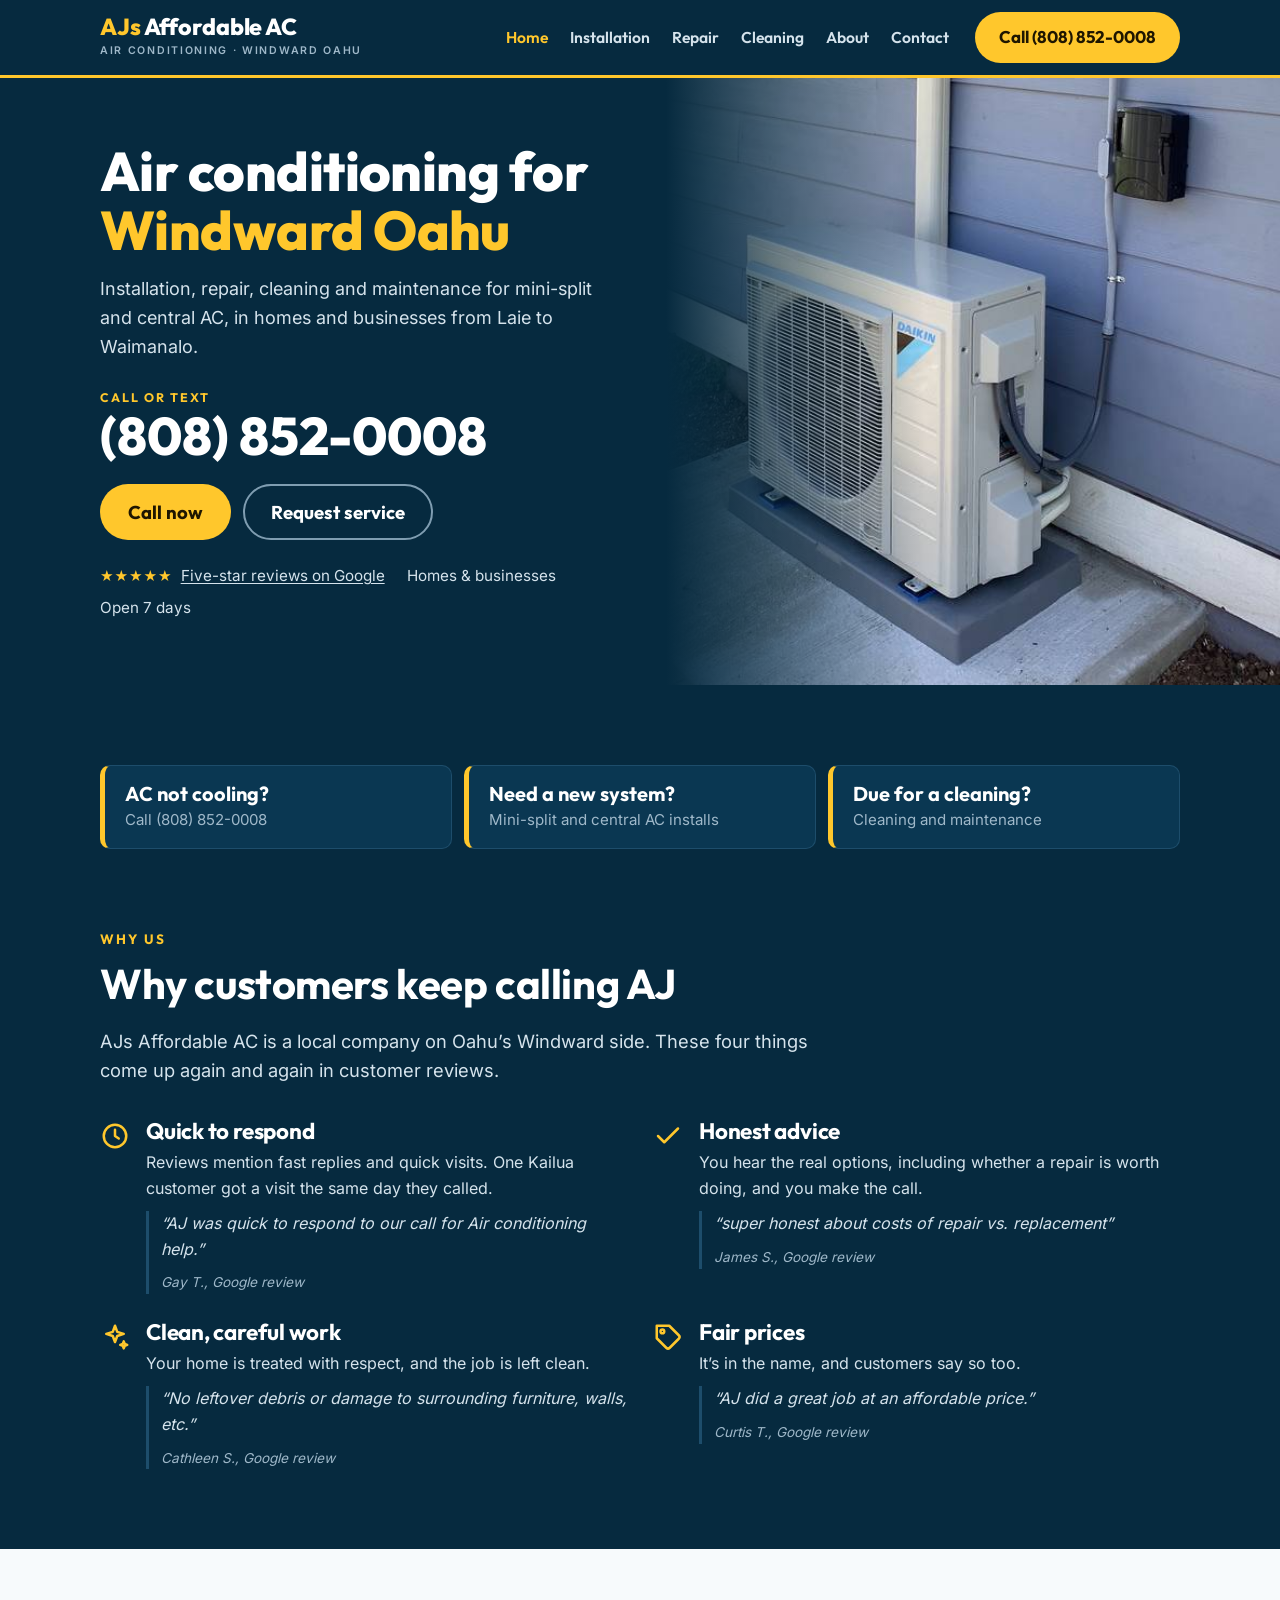
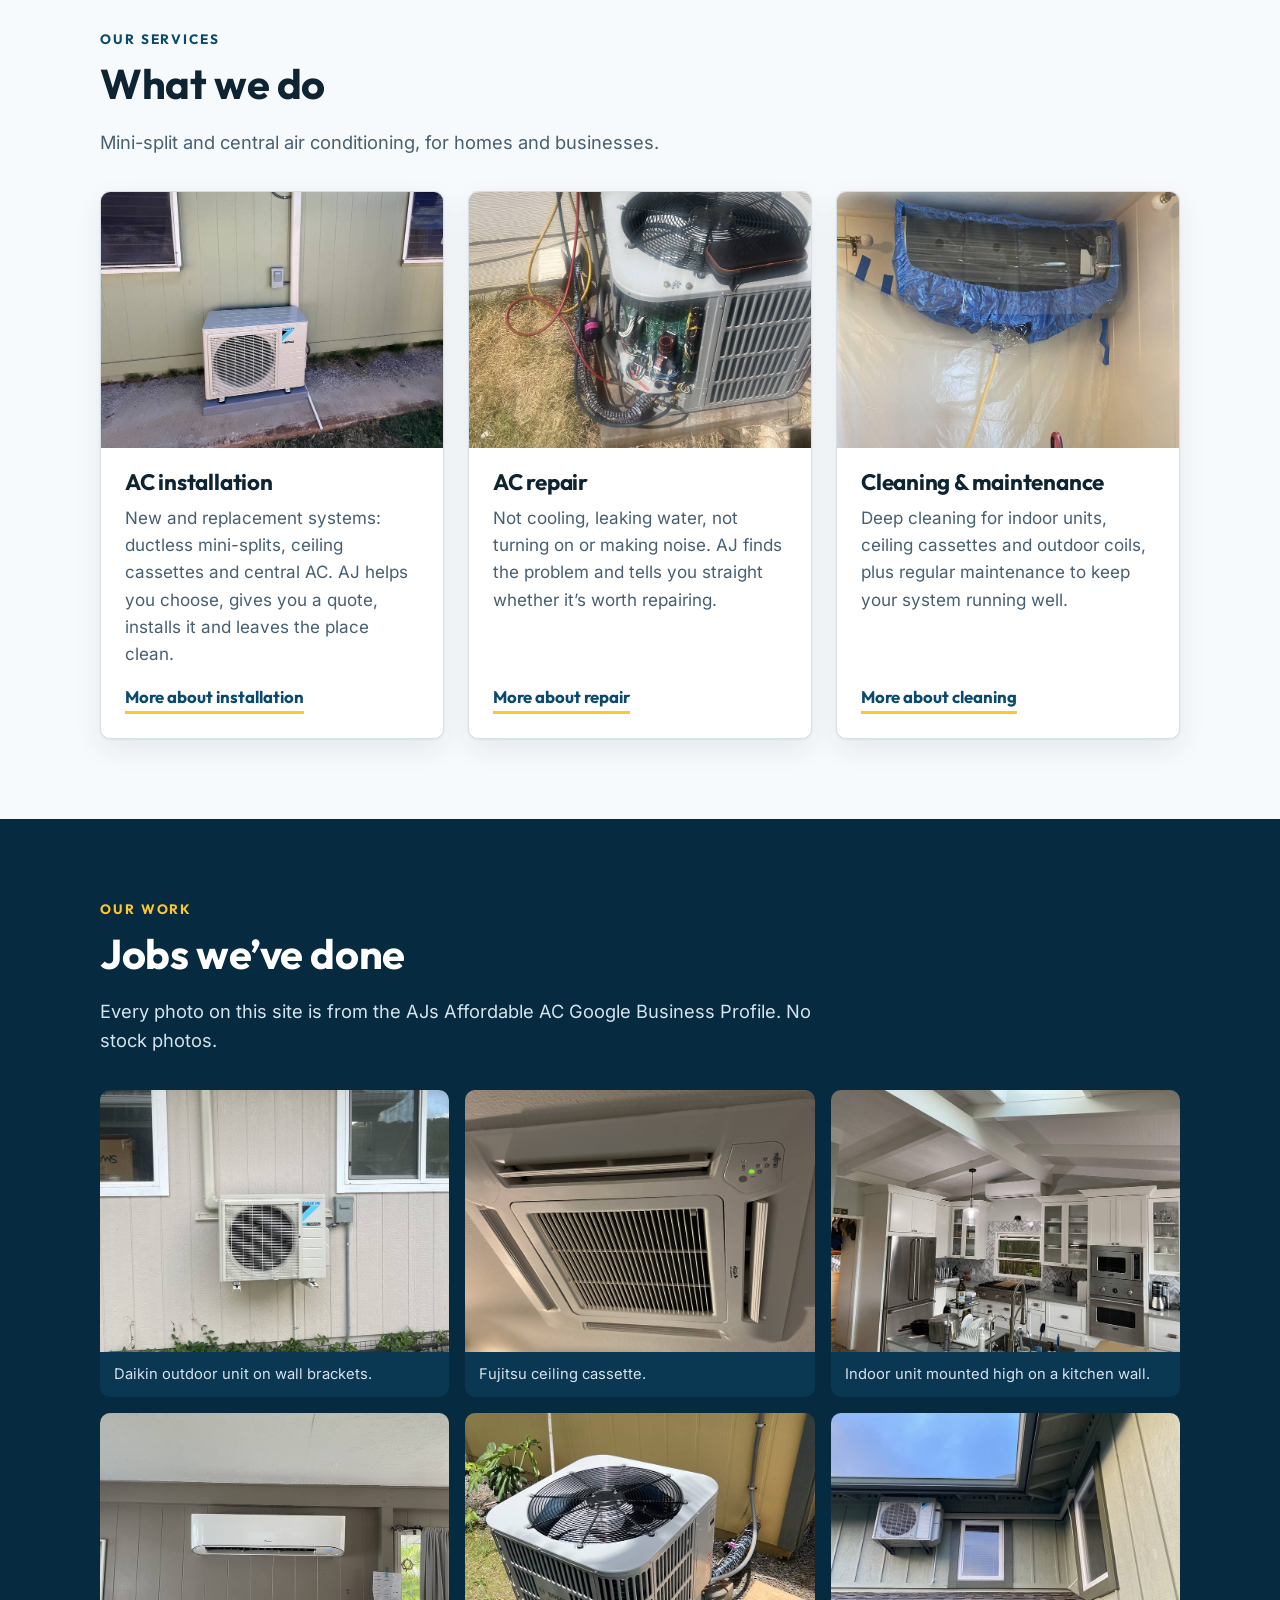
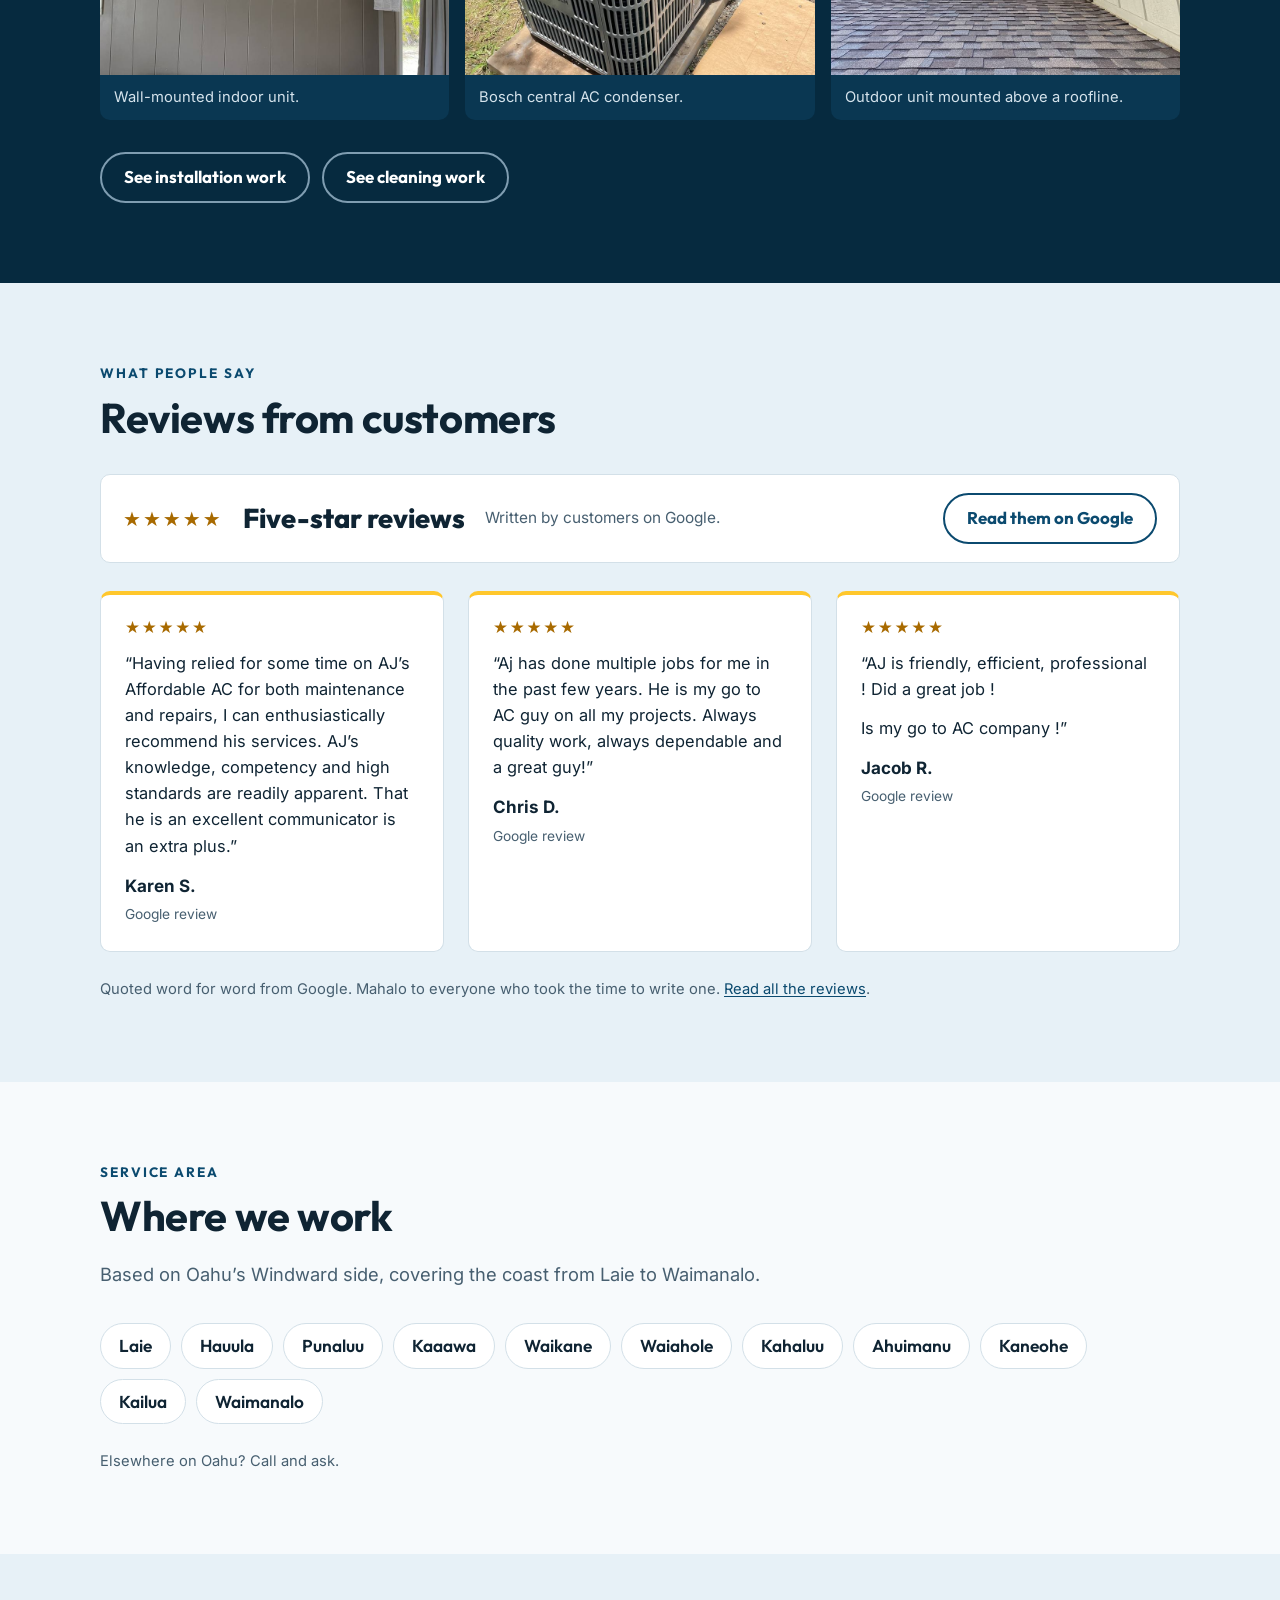
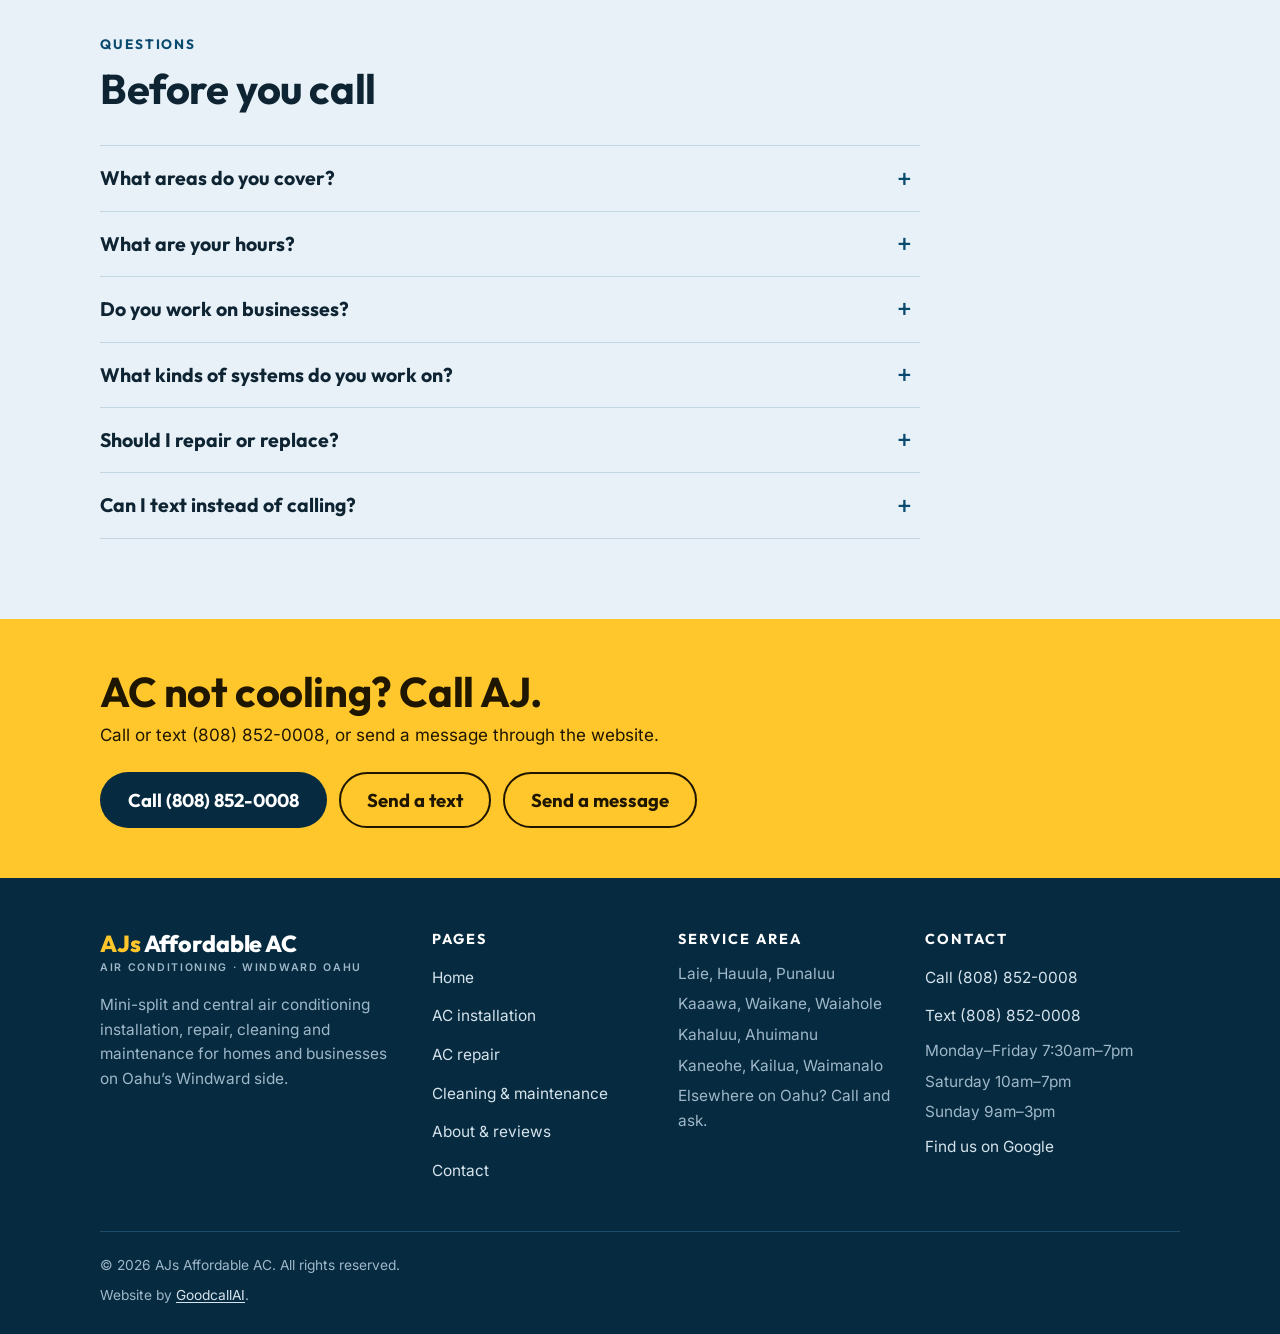
==== index.html @ 5aadd168 "Build the AJs Affordable AC website Seven static pages for an air conditioning company on Oahu's Win" ====
<!DOCTYPE html>
<html lang="en-US">
<head>
<meta charset="utf-8">
<meta name="viewport" content="width=device-width, initial-scale=1">
<!-- PREVIEW MODE: keeps this temporary address out of Google. Remove this line when the site moves to AJ's own domain. BUILD-NOTES.md, launch step 4. -->
<meta name="robots" content="noindex, nofollow">
<title>AJs Affordable AC | AC Installation, Repair &amp; Cleaning on Windward Oahu</title>
<meta name="description" content="Mini-split and central AC installation, repair and cleaning for homes and businesses in Kaneohe, Kailua, Kahaluu and across Windward Oahu. Call or text (808) 852-0008.">
<meta name="theme-color" content="#062a3f">
<meta property="og:type" content="website">
<meta property="og:site_name" content="AJs Affordable AC">
<meta property="og:title" content="AJs Affordable AC | Air conditioning for Windward Oahu">
<meta property="og:description" content="Mini-split and central AC installation, repair and cleaning, from Laie to Waimanalo. Call or text (808) 852-0008.">
<!-- og:url, og:image and the canonical link go in once the address is final: they must be full https:// links. BUILD-NOTES.md, launch step 3. -->
<meta name="twitter:card" content="summary_large_image">
<link rel="preload" href="assets/fonts/outfit-latin.woff2" as="font" type="font/woff2" crossorigin>
<link rel="preload" href="assets/fonts/inter-latin.woff2" as="font" type="font/woff2" crossorigin>
<link rel="stylesheet" href="assets/css/site.css">
<link rel="icon" href="assets/img/favicon.svg" type="image/svg+xml">
<link rel="apple-touch-icon" href="assets/img/apple-touch-icon.png">
<script type="application/ld+json">
{
  "@context": "https://schema.org",
  "@type": "HVACBusiness",
  "name": "AJs Affordable AC",
  "description": "Installation, maintenance and repair of central and split system air conditioning for homes and businesses on Oahu's Windward side.",
  "telephone": "+1-808-852-0008",
  "address": {
    "@type": "PostalAddress",
    "addressRegion": "HI",
    "addressCountry": "US"
  },
  "openingHoursSpecification": [
    {
      "@type": "OpeningHoursSpecification",
      "dayOfWeek": [
        "Monday",
        "Tuesday",
        "Wednesday",
        "Thursday",
        "Friday"
      ],
      "opens": "07:30",
      "closes": "19:00"
    },
    {
      "@type": "OpeningHoursSpecification",
      "dayOfWeek": "Saturday",
      "opens": "10:00",
      "closes": "19:00"
    },
    {
      "@type": "OpeningHoursSpecification",
      "dayOfWeek": "Sunday",
      "opens": "09:00",
      "closes": "15:00"
    }
  ],
  "areaServed": [
    {
      "@type": "Place",
      "name": "Laie, HI"
    },
    {
      "@type": "Place",
      "name": "Hauula, HI"
    },
    {
      "@type": "Place",
      "name": "Punaluu, HI"
    },
    {
      "@type": "Place",
      "name": "Kaaawa, HI"
    },
    {
      "@type": "Place",
      "name": "Waikane, HI"
    },
    {
      "@type": "Place",
      "name": "Waiahole, HI"
    },
    {
      "@type": "Place",
      "name": "Kahaluu, HI"
    },
    {
      "@type": "Place",
      "name": "Ahuimanu, HI"
    },
    {
      "@type": "Place",
      "name": "Kaneohe, HI"
    },
    {
      "@type": "Place",
      "name": "Kailua, HI"
    },
    {
      "@type": "Place",
      "name": "Waimanalo, HI"
    }
  ],
  "hasMap": "https://www.google.com/maps/place/AJs+Affordable+AC/data=!4m2!3m1!1s0xcdae49385e09da9:0x54e8aec5e3756db"
}
</script>
</head>
<body>
<a class="skip" href="#main">Skip to content</a>

<header class="topbar">
  <div class="wrap topbar__inner">
    <a class="brand" href="index.html">
      <span class="brand__name"><span>AJs</span> Affordable AC</span>
      <span class="brand__sub">Air conditioning &middot; Windward Oahu</span>
    </a>
    <nav class="nav" aria-label="Main">
      <a href="index.html" aria-current="page">Home</a>
      <a href="ac-installation.html">Installation</a>
      <a href="ac-repair.html">Repair</a>
      <a href="ac-cleaning-maintenance.html">Cleaning</a>
      <a href="about.html">About</a>
      <a href="contact.html">Contact</a>
    </nav>
    <div class="topbar__cta">
      <a class="btn btn--sun" href="tel:+18088520008">Call (808) 852-0008</a>
    </div>
  </div>
</header>

<main id="main">

  <!-- ================= COVER ================= -->
  <section class="cover">
    <div class="cover__media">
      <picture>
        <source media="(min-width: 900px)" srcset="assets/img/cover.jpg" width="1200" height="900">
        <img src="assets/img/cover-mobile.jpg" alt="A Daikin mini-split outdoor unit on a concrete pad beside a blue-gray house" width="900" height="562" fetchpriority="high">
      </picture>
    </div>
    <div class="wrap cover__inner">
      <div class="cover__text">
        <h1>Air conditioning for <span>Windward Oahu</span></h1>
        <p class="cover__lede">Installation, repair, cleaning and maintenance for mini-split and central AC, in homes and businesses from Laie to Waimanalo.</p>

        <a class="cover__phone" href="tel:+18088520008">
          <span class="label">Call or text</span>
          <span class="num">(808) 852-0008</span>
        </a>

        <div class="btn-row">
          <a class="btn btn--lg btn--sun" href="tel:+18088520008">Call now</a>
          <a class="btn btn--lg btn--ghost" href="contact.html">Request service</a>
        </div>

        <ul class="cover__badges">
          <li><span class="stars" aria-hidden="true">&#9733;&#9733;&#9733;&#9733;&#9733;</span>
            <a href="https://www.google.com/maps/place/AJs+Affordable+AC/data=!4m2!3m1!1s0xcdae49385e09da9:0x54e8aec5e3756db" target="_blank" rel="noopener">Five-star reviews on Google</a></li>
          <li>Homes &amp; businesses</li>
          <li>Open 7 days</li>
        </ul>
      </div>
    </div>
  </section>

  <!-- ================= QUICK LINKS ================= -->
  <div class="section section--tight section--dark">
    <div class="wrap">
      <div class="triage">
        <a href="tel:+18088520008">
          <strong>AC not cooling?</strong>
          <span>Call (808) 852-0008</span>
        </a>
        <a href="ac-installation.html">
          <strong>Need a new system?</strong>
          <span>Mini-split and central AC installs</span>
        </a>
        <a href="ac-cleaning-maintenance.html">
          <strong>Due for a cleaning?</strong>
          <span>Cleaning and maintenance</span>
        </a>
      </div>
    </div>
  </div>

  <!-- ================= WHY US ================= -->
  <section class="section section--dark section--flush-top">
    <div class="wrap">
      <div class="section-head">
        <p class="eyebrow">Why us</p>
        <h2>Why customers keep calling AJ</h2>
        <p class="lede">AJs Affordable AC is a local company on Oahu&rsquo;s Windward side. These four things come up again and again in customer reviews.</p>
      </div>

      <div class="why">
        <div class="why__item">
          <svg viewBox="0 0 24 24" fill="none" stroke="currentColor" stroke-width="2" stroke-linecap="round" stroke-linejoin="round" aria-hidden="true"><circle cx="12" cy="12" r="9"/><path d="M12 7v5l3 2"/></svg>
          <div>
            <h3>Quick to respond</h3>
            <p>Reviews mention fast replies and quick visits. One Kailua customer got a visit the same day they called.</p>
            <figure class="why__quote">
              <blockquote><p>&ldquo;AJ was quick to respond to our call for Air conditioning help.&rdquo;</p></blockquote>
              <figcaption>Gay T., Google review</figcaption>
            </figure>
          </div>
        </div>
        <div class="why__item">
          <svg viewBox="0 0 24 24" fill="none" stroke="currentColor" stroke-width="2" stroke-linecap="round" stroke-linejoin="round" aria-hidden="true"><path d="M20 6 9 17l-5-5"/></svg>
          <div>
            <h3>Honest advice</h3>
            <p>You hear the real options, including whether a repair is worth doing, and you make the call.</p>
            <figure class="why__quote">
              <blockquote><p>&ldquo;super honest about costs of repair vs. replacement&rdquo;</p></blockquote>
              <figcaption>James S., Google review</figcaption>
            </figure>
          </div>
        </div>
        <div class="why__item">
          <svg viewBox="0 0 24 24" fill="none" stroke="currentColor" stroke-width="2" stroke-linecap="round" stroke-linejoin="round" aria-hidden="true"><path d="M12 3l1.8 4.9L19 9.5l-5.2 1.7L12 16l-1.8-4.8L5 9.5l5.2-1.6z"/><path d="M19 15.5l.8 2 2 .8-2 .8-.8 2-.8-2-2-.8 2-.8z"/></svg>
          <div>
            <h3>Clean, careful work</h3>
            <p>Your home is treated with respect, and the job is left clean.</p>
            <figure class="why__quote">
              <blockquote><p>&ldquo;No leftover debris or damage to surrounding furniture, walls, etc.&rdquo;</p></blockquote>
              <figcaption>Cathleen S., Google review</figcaption>
            </figure>
          </div>
        </div>
        <div class="why__item">
          <svg viewBox="0 0 24 24" fill="none" stroke="currentColor" stroke-width="2" stroke-linecap="round" stroke-linejoin="round" aria-hidden="true"><path d="M20.6 13.4l-7.2 7.2a2 2 0 0 1-2.8 0L3 13V3h10l7.6 7.6a2 2 0 0 1 0 2.8z"/><circle cx="7.5" cy="7.5" r="1.5"/></svg>
          <div>
            <h3>Fair prices</h3>
            <p>It&rsquo;s in the name, and customers say so too.</p>
            <figure class="why__quote">
              <blockquote><p>&ldquo;AJ did a great job at an affordable price.&rdquo;</p></blockquote>
              <figcaption>Curtis T., Google review</figcaption>
            </figure>
          </div>
        </div>
      </div>
    </div>
  </section>

  <!-- ================= SERVICES ================= -->
  <section class="section">
    <div class="wrap">
      <div class="section-head">
        <p class="eyebrow">Our services</p>
        <h2>What we do</h2>
        <p class="lede">Mini-split and central air conditioning, for homes and businesses.</p>
      </div>

      <div class="grid grid--3">
        <article class="card">
          <img src="assets/img/daikin-outdoor-unit-green-house.jpg" alt="Daikin outdoor unit on a pad beside a green house, with the line set running up the wall in a white cover" width="900" height="675" loading="lazy">
          <div class="card__body">
            <h3>AC installation</h3>
            <p>New and replacement systems: ductless mini-splits, ceiling cassettes and central AC. AJ helps you choose, gives you a quote, installs it and leaves the place clean.</p>
            <a class="card__link" href="ac-installation.html">More about installation</a>
          </div>
        </article>
        <article class="card">
          <img src="assets/img/condenser-refrigerant-gauges.jpg" alt="Refrigerant hoses connected to a condenser with its service panel open" width="900" height="675" loading="lazy">
          <div class="card__body">
            <h3>AC repair</h3>
            <p>Not cooling, leaking water, not turning on or making noise. AJ finds the problem and tells you straight whether it&rsquo;s worth repairing.</p>
            <a class="card__link" href="ac-repair.html">More about repair</a>
          </div>
        </article>
        <article class="card">
          <img src="assets/img/indoor-unit-cleaning-setup.jpg" alt="Wall-mounted indoor unit fitted with a blue cleaning bag, with plastic sheeting taped over the wall below" width="900" height="675" loading="lazy">
          <div class="card__body">
            <h3>Cleaning &amp; maintenance</h3>
            <p>Deep cleaning for indoor units, ceiling cassettes and outdoor coils, plus regular maintenance to keep your system running well.</p>
            <a class="card__link" href="ac-cleaning-maintenance.html">More about cleaning</a>
          </div>
        </article>
      </div>
    </div>
  </section>

  <!-- ================= OUR WORK ================= -->
  <section class="section section--dark">
    <div class="wrap">
      <div class="section-head">
        <p class="eyebrow">Our work</p>
        <h2>Jobs we&rsquo;ve done</h2>
        <p class="lede">Every photo on this site is from the AJs Affordable AC Google Business Profile. No stock photos.</p>
      </div>

      <div class="gallery">
        <figure class="shot">
          <img src="assets/img/daikin-outdoor-unit-wall-brackets.jpg" alt="Daikin outdoor unit on wall brackets between two windows" width="900" height="675" loading="lazy">
          <figcaption>Daikin outdoor unit on wall brackets.</figcaption>
        </figure>
        <figure class="shot">
          <img src="assets/img/fujitsu-ceiling-cassette.jpg" alt="Fujitsu ceiling cassette installed flush in a ceiling, its status light on" width="900" height="675" loading="lazy">
          <figcaption>Fujitsu ceiling cassette.</figcaption>
        </figure>
        <figure class="shot">
          <img src="assets/img/indoor-unit-kitchen.jpg" alt="Mini-split indoor unit mounted high on a kitchen wall above white cabinets" width="900" height="675" loading="lazy">
          <figcaption>Indoor unit mounted high on a kitchen wall.</figcaption>
        </figure>
        <figure class="shot">
          <img src="assets/img/indoor-unit-paneled-wall.jpg" alt="White mini-split indoor unit on a gray paneled wall beside an open door" width="900" height="675" loading="lazy">
          <figcaption>Wall-mounted indoor unit.</figcaption>
        </figure>
        <figure class="shot">
          <img src="assets/img/bosch-central-ac-condenser.jpg" alt="Bosch central air conditioning condenser on a concrete pad beside a yellow house" width="900" height="675" loading="lazy">
          <figcaption>Bosch central AC condenser.</figcaption>
        </figure>
        <figure class="shot">
          <img src="assets/img/outdoor-unit-above-roof.jpg" alt="Daikin outdoor unit mounted on wall brackets above a shingled roof" width="900" height="675" loading="lazy">
          <figcaption>Outdoor unit mounted above a roofline.</figcaption>
        </figure>
      </div>

      <div class="btn-row center-actions">
        <a class="btn btn--ghost" href="ac-installation.html">See installation work</a>
        <a class="btn btn--ghost" href="ac-cleaning-maintenance.html">See cleaning work</a>
      </div>
    </div>
  </section>

  <!-- ================= REVIEWS ================= -->
  <section class="section section--alt">
    <div class="wrap">
      <div class="section-head">
        <p class="eyebrow">What people say</p>
        <h2>Reviews from customers</h2>
      </div>

      <div class="google-strip">
        <span class="stars" aria-hidden="true">&#9733;&#9733;&#9733;&#9733;&#9733;</span>
        <span class="big">Five-star reviews</span>
        <p>Written by customers on Google.</p>
        <a class="btn btn--outline" href="https://www.google.com/maps/place/AJs+Affordable+AC/data=!4m2!3m1!1s0xcdae49385e09da9:0x54e8aec5e3756db" target="_blank" rel="noopener">Read them on Google</a>
      </div>

      <div class="reviews">
        <figure class="review">
          <div class="review__stars"><span aria-hidden="true">&#9733;&#9733;&#9733;&#9733;&#9733;</span><span class="visually-hidden">Rated 5 out of 5 stars</span></div>
          <blockquote>
            <p>“Having relied for some time on AJ’s Affordable AC for both maintenance and repairs, I can enthusiastically recommend his services. AJ’s knowledge, competency and high standards are readily apparent. That he is an excellent communicator is an extra plus.”</p>
          </blockquote>
          <figcaption class="review__who"><span class="review__name">Karen S.</span> <span class="review__meta">Google review</span></figcaption>
        </figure>
        <figure class="review">
          <div class="review__stars"><span aria-hidden="true">&#9733;&#9733;&#9733;&#9733;&#9733;</span><span class="visually-hidden">Rated 5 out of 5 stars</span></div>
          <blockquote>
            <p>“Aj has done multiple jobs for me in the past few years. He is my go to AC guy on all my projects. Always quality work, always dependable and a great guy!”</p>
          </blockquote>
          <figcaption class="review__who"><span class="review__name">Chris D.</span> <span class="review__meta">Google review</span></figcaption>
        </figure>
        <figure class="review">
          <div class="review__stars"><span aria-hidden="true">&#9733;&#9733;&#9733;&#9733;&#9733;</span><span class="visually-hidden">Rated 5 out of 5 stars</span></div>
          <blockquote>
            <p>“AJ is friendly, efficient, professional ! Did a great job !</p>
            <p>Is my go to AC company !”</p>
          </blockquote>
          <figcaption class="review__who"><span class="review__name">Jacob R.</span> <span class="review__meta">Google review</span></figcaption>
        </figure>
      </div>

      <p class="source-note">Quoted word for word from Google. Mahalo to everyone who took the time to write one. <a href="about.html">Read all the reviews</a>.</p>
    </div>
  </section>

  <!-- ================= SERVICE AREA ================= -->
  <section class="section">
    <div class="wrap">
      <div class="section-head">
        <p class="eyebrow">Service area</p>
        <h2>Where we work</h2>
        <p class="lede">Based on Oahu&rsquo;s Windward side, covering the coast from Laie to Waimanalo.</p>
      </div>
      <ul class="areas">
        <li>Laie</li>
        <li>Hauula</li>
        <li>Punaluu</li>
        <li>Kaaawa</li>
        <li>Waikane</li>
        <li>Waiahole</li>
        <li>Kahaluu</li>
        <li>Ahuimanu</li>
        <li>Kaneohe</li>
        <li>Kailua</li>
        <li>Waimanalo</li>
      </ul>
      <p class="source-note">Elsewhere on Oahu? Call and ask.</p>
    </div>
  </section>

  <!-- ================= FAQ ================= -->
  <section class="section section--alt">
    <div class="wrap">
      <div class="section-head">
        <p class="eyebrow">Questions</p>
        <h2>Before you call</h2>
      </div>
      <div class="faq">
        <details>
          <summary>What areas do you cover?</summary>
          <div class="answer"><p>Oahu&rsquo;s Windward side: Laie, Hauula, Punaluu, Kaaawa, Waikane, Waiahole, Kahaluu, Ahuimanu, Kaneohe, Kailua and Waimanalo. Elsewhere on Oahu? Call and ask.</p></div>
        </details>
        <details>
          <summary>What are your hours?</summary>
          <div class="answer"><p>Monday to Friday 7:30am to 7pm, Saturday 10am to 7pm, and Sunday 9am to 3pm.</p></div>
        </details>
        <details>
          <summary>Do you work on businesses?</summary>
          <div class="answer"><p>Yes, homes and businesses. One office customer wrote that AJ &ldquo;has even come by after hours in the evening when our offices are not in use.&rdquo;</p></div>
        </details>
        <details>
          <summary>What kinds of systems do you work on?</summary>
          <div class="answer"><p>Ductless mini-splits, including wall-mounted units and ceiling cassettes, and central air conditioning. Jobs on our Google profile include Daikin, Fujitsu and Bosch equipment.</p></div>
        </details>
        <details>
          <summary>Should I repair or replace?</summary>
          <div class="answer"><p>AJ looks at the system, explains what a repair would cost against a replacement, and lets you decide. One customer wrote that he was &ldquo;super honest about costs of repair vs. replacement.&rdquo;</p></div>
        </details>
        <details>
          <summary>Can I text instead of calling?</summary>
          <div class="answer"><p>Yes. <a href="sms:+18088520008">Text (808) 852-0008</a> with your town and what your AC is doing.</p></div>
        </details>
      </div>
    </div>
  </section>

  <section class="band">
    <div class="wrap">
      <h2>AC not cooling? Call AJ.</h2>
      <p>Call or text (808) 852-0008, or send a message through the website.</p>
      <div class="btn-row">
        <a class="btn btn--lg btn--ink" href="tel:+18088520008">Call (808) 852-0008</a>
        <a class="btn btn--lg btn--outline" href="sms:+18088520008">Send a text</a>
        <a class="btn btn--lg btn--outline" href="contact.html">Send a message</a>
      </div>
    </div>
  </section>

</main>

<footer class="footer">
  <div class="wrap">
    <div class="footer__grid">
      <div class="footer__brand">
        <span class="brand__name"><span>AJs</span> Affordable AC</span>
        <span class="brand__sub">Air conditioning &middot; Windward Oahu</span>
        <p>Mini-split and central air conditioning installation, repair, cleaning and maintenance for homes and businesses on Oahu&rsquo;s Windward side.</p>
      </div>
      <div>
        <h3>Pages</h3>
        <ul>
          <li><a href="index.html">Home</a></li>
          <li><a href="ac-installation.html">AC installation</a></li>
          <li><a href="ac-repair.html">AC repair</a></li>
          <li><a href="ac-cleaning-maintenance.html">Cleaning &amp; maintenance</a></li>
          <li><a href="about.html">About &amp; reviews</a></li>
          <li><a href="contact.html">Contact</a></li>
        </ul>
      </div>
      <div>
        <h3>Service area</h3>
        <ul>
          <li>Laie, Hauula, Punaluu</li>
          <li>Kaaawa, Waikane, Waiahole</li>
          <li>Kahaluu, Ahuimanu</li>
          <li>Kaneohe, Kailua, Waimanalo</li>
          <li>Elsewhere on Oahu? Call and ask.</li>
        </ul>
      </div>
      <div>
        <h3>Contact</h3>
        <ul>
          <li><a href="tel:+18088520008">Call (808) 852-0008</a></li>
          <li><a href="sms:+18088520008">Text (808) 852-0008</a></li>
          <li>Monday&ndash;Friday 7:30am&ndash;7pm</li>
          <li>Saturday 10am&ndash;7pm</li>
          <li>Sunday 9am&ndash;3pm</li>
          <li><a href="https://www.google.com/maps/place/AJs+Affordable+AC/data=!4m2!3m1!1s0xcdae49385e09da9:0x54e8aec5e3756db" target="_blank" rel="noopener">Find us on Google</a></li>
        </ul>
      </div>
    </div>

    <div class="footer__legal">
      <!-- ===================================================================
           LAUNCH BLOCKER: DO NOT TAKE THIS SITE PUBLIC WITHOUT READING THIS.
           Hawaii law (HRS 444-9.2) requires a contractor's license number in
           their advertising. AJ's number is not known yet, so the line below
           stays switched off. When AJ gives it: fill it in, delete these
           comment markers, and do the same on every page.
           BUILD-NOTES.md, launch step 1.

      <p>Hawaii contractor license C-_____</p>
           =================================================================== -->
      <p>&copy; 2026 AJs Affordable AC. All rights reserved.</p>
      <p>Website by <a href="https://goodcallai.org" target="_blank" rel="noopener">GoodcallAI</a>.</p>
    </div>
  </div>
</footer>

<nav class="callbar" aria-label="Quick contact">
  <a class="is-call" href="tel:+18088520008">Call now</a>
  <a class="is-text" href="sms:+18088520008">Text us</a>
</nav>

</body>
</html>
---- assets/css/site.css ----
/* ==========================================================================
   AJs Affordable AC
   Static site. No framework, no build step, no JavaScript.
   Palette: deep ocean blue + sunshine yellow.
   Yellow is only ever a background with dark text on it (buttons, the call
   bar, the CTA band) or text on the dark blue. It is never text on white.
   ========================================================================== */

@font-face {
  font-family: "Outfit";
  src: url("../fonts/outfit-latin.woff2") format("woff2");
  font-weight: 100 900;
  font-style: normal;
  font-display: swap;
}
@font-face {
  font-family: "Inter";
  src: url("../fonts/inter-latin.woff2") format("woff2");
  font-weight: 100 900;
  font-style: normal;
  font-display: swap;
}

:root {
  --ink:       #062a3f;   /* deepest ocean: header, footer, dark sections */
  --ink-2:     #0a3752;   /* cards on dark */
  --ink-line:  #1d4d6b;   /* borders on dark */
  --ocean:     #0b4a6f;   /* brand blue: links and buttons on light */
  --ocean-hi:  #0f5f8c;
  --sky:       #e7f1f7;   /* alternate light section */
  --paper:     #f7fafc;
  --white:     #ffffff;

  --text:      #0f2433;
  --muted:     #475f70;   /* 6.4:1 on paper, 5.8:1 on sky */
  --line:      #d3e0e8;
  --on-dark:   #d5e3ec;   /* body text on ink */
  --on-dark-2: #9fb8c9;   /* quieter text on ink, 7.2:1 */

  --sun:       #ffc72c;
  --sun-hi:    #ffd65c;
  --sun-ink:   #1f1600;   /* text on sun, 11.5:1 */
  --star:      #a86a00;   /* star glyphs on white, 4.4:1 */

  --wrap: 1120px;
  --gap: 24px;
  --radius: 10px;

  --font-display: "Outfit", "Avenir Next", "Segoe UI", system-ui, sans-serif;
  --font-body: "Inter", system-ui, -apple-system, "Segoe UI", Roboto, sans-serif;

  --shadow: 0 1px 2px rgba(6, 42, 63, .06), 0 10px 28px rgba(6, 42, 63, .08);
}

/* ---------- reset ---------- */
*, *::before, *::after { box-sizing: border-box; }
html { -webkit-text-size-adjust: 100%; scroll-behavior: smooth; }
body {
  margin: 0;
  background: var(--paper);
  color: var(--text);
  font-family: var(--font-body);
  font-size: 17px;
  line-height: 1.6;
  -webkit-font-smoothing: antialiased;
  padding-bottom: 60px;               /* room for the fixed call bar on phones */
}
img { max-width: 100%; height: auto; display: block; }
a { color: var(--ocean); text-underline-offset: 2px; }
a:hover { color: var(--ocean-hi); }
h1, h2, h3 {
  font-family: var(--font-display);
  font-weight: 700;
  line-height: 1.1;
  letter-spacing: -.01em;
  margin: 0 0 .5em;
  overflow-wrap: break-word;
}
h1 { font-size: clamp(2.1rem, 6.4vw, 3.6rem); font-weight: 800; }
h2 { font-size: clamp(1.75rem, 4.2vw, 2.6rem); }
h3 { font-size: clamp(1.18rem, 2.2vw, 1.4rem); }
p { margin: 0 0 1em; }
p:last-child { margin-bottom: 0; }
blockquote { margin: 0; }

/* ---------- layout ---------- */
.wrap { width: 100%; max-width: var(--wrap); margin-inline: auto; padding-inline: 20px; }
.section { padding: 60px 0; }
.section--tight { padding: 36px 0; }
.section--dark { background: var(--ink); color: var(--on-dark); }
.section--dark h2, .section--dark h3 { color: var(--white); }
.section--alt { background: var(--sky); }
.lede { font-size: 1.14rem; color: var(--muted); max-width: 62ch; }
.section--dark .lede { color: var(--on-dark); }
.section-head { margin-bottom: 34px; }

.eyebrow {
  font-family: var(--font-display);
  text-transform: uppercase;
  letter-spacing: .14em;
  font-size: .85rem;
  font-weight: 700;
  color: var(--ocean);
  margin: 0 0 10px;
}
.section--dark .eyebrow, .pagehead .eyebrow { color: var(--sun); }

/* ---------- skip link ---------- */
.skip {
  position: absolute; left: -9999px; top: 0; z-index: 200;
  background: var(--sun); color: var(--sun-ink);
  padding: 12px 18px; font-weight: 700;
}
.skip:focus { left: 0; }

/* ---------- header ---------- */
.topbar {
  position: relative; z-index: 100;
  background: var(--ink);
  border-bottom: 3px solid var(--sun);
}
.topbar__inner {
  display: flex; align-items: center; gap: 8px 16px;
  flex-wrap: wrap; padding-block: 12px;
}
.brand { display: block; text-decoration: none; margin-right: auto; }
.brand__name {
  font-family: var(--font-display);
  font-weight: 800; font-size: 1.32rem; line-height: 1.05;
  color: var(--white); white-space: nowrap; letter-spacing: -.005em;
}
.brand__name span { color: var(--sun); }
.brand__sub {
  font-size: .62rem; letter-spacing: .12em; text-transform: uppercase;
  color: var(--on-dark-2); margin-top: 4px; font-weight: 600; white-space: nowrap;
}

.nav { display: flex; gap: 2px; flex-wrap: wrap; order: 3; width: 100%; margin-left: -9px; }
.nav a {
  font-family: var(--font-display);
  font-size: 1rem; font-weight: 600;
  color: var(--on-dark); text-decoration: none;
  padding: 9px 9px; border-radius: 6px; white-space: nowrap;
}
.nav a:hover { color: var(--white); background: var(--ink-2); }
.nav a[aria-current="page"] { color: var(--sun); }

.topbar__cta { display: none; }

/* ---------- buttons ---------- */
.btn {
  display: inline-flex; align-items: center; justify-content: center; gap: 8px;
  font-family: var(--font-display);
  font-size: 1.06rem; font-weight: 700; line-height: 1.1;
  padding: 14px 22px; border-radius: 999px;
  text-decoration: none; border: 2px solid transparent; cursor: pointer;
  white-space: nowrap; max-width: 100%;
}
@media (max-width: 419px) {
  .btn { white-space: normal; text-align: center; }
}
.btn--sun { background: var(--sun); color: var(--sun-ink); }
.btn--sun:hover { background: var(--sun-hi); color: var(--sun-ink); }
.btn--ocean { background: var(--ocean); color: var(--white); }
.btn--ocean:hover { background: var(--ocean-hi); color: var(--white); }
.btn--ghost { border-color: #7f9db1; color: var(--white); background: transparent; }
.btn--ghost:hover { border-color: var(--sun); color: var(--sun); }
.btn--outline { border-color: var(--ocean); color: var(--ocean); background: transparent; }
.btn--outline:hover { background: var(--ocean); color: var(--white); }
.btn--lg { font-size: 1.16rem; padding: 16px 26px; }
.btn--block { width: 100%; }
.btn-row { display: flex; flex-wrap: wrap; gap: 12px; }

/* ==========================================================================
   Cover — the first thing on the home page. Phone: photo on top, text below.
   Desktop: text on the left, the photo filling the right half, unobscured.
   ========================================================================== */
.cover { position: relative; background: var(--ink); color: var(--on-dark); overflow: hidden; }
.cover__media { position: relative; }
.cover__media img { width: 100%; height: 220px; object-fit: cover; object-position: 50% 60%; }
.cover__inner { position: relative; z-index: 2; padding-block: 30px 40px; }
.cover h1 { color: var(--white); max-width: 15ch; margin-bottom: 14px; }
.cover h1 span { color: var(--sun); display: block; }
.cover__lede { font-size: 1.12rem; color: var(--on-dark); max-width: 48ch; margin-bottom: 22px; }
.cover__phone {
  display: inline-flex; flex-direction: column; text-decoration: none;
  margin-bottom: 20px;
}
.cover__phone .label {
  font-family: var(--font-display); text-transform: uppercase;
  letter-spacing: .16em; font-size: .78rem; font-weight: 700; color: var(--sun);
}
.cover__phone .num {
  font-family: var(--font-display); font-weight: 800; line-height: 1.05;
  font-size: clamp(2.3rem, 7vw, 3.3rem); color: var(--white); white-space: nowrap;
}
.cover__phone:hover .num { color: var(--sun); }
.cover__badges {
  display: flex; flex-wrap: wrap; gap: 8px 22px;
  margin: 24px 0 0; padding: 0; list-style: none;
}
.cover__badges li { font-size: .95rem; color: var(--on-dark); display: flex; align-items: center; gap: 8px; }
.cover__badges a { color: var(--on-dark); }
.cover__badges a:hover { color: var(--sun); }
.cover__badges .stars { color: var(--sun); letter-spacing: .06em; }

/* ---------- quick links under the cover ---------- */
.triage { display: grid; gap: 12px; grid-template-columns: 1fr; }
.triage a {
  display: flex; flex-direction: column; gap: 2px;
  background: var(--ink-2); border: 1px solid var(--ink-line);
  border-left: 5px solid var(--sun);
  padding: 16px 20px; border-radius: var(--radius);
  text-decoration: none; color: var(--white);
}
.triage a:hover { background: #0e4262; color: var(--white); }
.triage strong { font-family: var(--font-display); font-size: 1.25rem; font-weight: 700; line-height: 1.2; }
.triage span { font-size: .94rem; color: var(--on-dark-2); }

/* ---------- why us ---------- */
.why { display: grid; gap: 26px; grid-template-columns: 1fr; }
.why__item { display: flex; gap: 16px; align-items: flex-start; }
.why__item svg { width: 30px; height: 30px; color: var(--sun); flex: none; margin-top: 2px; }
.why__item h3 { margin: 0 0 6px; }
.why__item p { margin: 0 0 10px; color: var(--on-dark); font-size: 1rem; }
.why__quote {
  border-left: 3px solid var(--ink-line); padding-left: 12px;
  font-size: .95rem; color: var(--on-dark-2); font-style: italic;
}
.why__quote cite { display: block; font-style: normal; font-size: .85rem; margin-top: 4px; color: var(--on-dark-2); }

/* ---------- cards ---------- */
.grid { display: grid; gap: var(--gap); }
.grid--3 { grid-template-columns: 1fr; }
.card {
  background: var(--white); border: 1px solid var(--line);
  border-radius: var(--radius); overflow: hidden;
  display: flex; flex-direction: column; box-shadow: var(--shadow);
}
.card img { width: 100%; aspect-ratio: 4 / 3; object-fit: cover; }
.card__body { padding: 22px 24px 24px; display: flex; flex-direction: column; gap: 10px; flex: 1; }
.card__body h3 { margin: 0; }
.card__body p { color: var(--muted); margin: 0; }
.card__link {
  margin-top: auto; padding-top: 6px;
  font-family: var(--font-display); font-weight: 700; font-size: 1.05rem;
  color: var(--ocean); text-decoration: none; align-self: flex-start;
  border-bottom: 3px solid var(--sun);
}
.card__link:hover { color: var(--ocean-hi); }

/* tick list */
.ticks { list-style: none; margin: 0; padding: 0; display: grid; gap: 10px; }
.ticks li { position: relative; padding-left: 30px; }
.ticks li::before {
  content: ""; position: absolute; left: 2px; top: .45em;
  width: 16px; height: 16px; border-radius: 50%;
  background: var(--ocean);
}
.ticks li::after {
  content: ""; position: absolute; left: 7px; top: calc(.45em + 3px);
  width: 5px; height: 9px; border: solid var(--white); border-width: 0 2px 2px 0;
  transform: rotate(45deg);
}
.section--dark .ticks li::before { background: var(--sun); }
.section--dark .ticks li::after { border-color: var(--ink); }

/* numbered steps */
.steps { list-style: none; margin: 0; padding: 0; counter-reset: step; display: grid; gap: 22px; }
.steps li { counter-increment: step; position: relative; padding-left: 58px; }
.steps li::before {
  content: counter(step);
  position: absolute; left: 0; top: 0;
  width: 42px; height: 42px; border-radius: 50%;
  display: grid; place-items: center;
  background: var(--sun); color: var(--sun-ink);
  font-family: var(--font-display); font-weight: 800; font-size: 1.2rem;
}
.steps h3 { margin: 6px 0 6px; }
.steps p { margin: 0; color: var(--muted); }
.section--dark .steps p { color: var(--on-dark); }

/* ---------- gallery ---------- */
.gallery { display: grid; gap: 16px; grid-template-columns: 1fr; }
.shot { margin: 0; background: var(--ink-2); border-radius: var(--radius); overflow: hidden; }
.shot img { width: 100%; aspect-ratio: 4 / 3; object-fit: cover; }
.shot figcaption { padding: 12px 14px; font-size: .92rem; color: var(--on-dark); line-height: 1.45; }
.section:not(.section--dark) .shot { background: var(--white); border: 1px solid var(--line); }
.section:not(.section--dark) .shot figcaption { color: var(--muted); }

/* before / after pairs (the photos are already side by side) */
.ba { display: grid; gap: 22px; grid-template-columns: 1fr; }
.ba .shot img { aspect-ratio: 16 / 9; }

/* ---------- reviews ---------- */
.reviews { display: grid; gap: var(--gap); grid-template-columns: 1fr; }
.review {
  margin: 0;
  background: var(--white); border: 1px solid var(--line);
  border-top: 4px solid var(--sun);
  border-radius: var(--radius); padding: 24px;
  display: flex; flex-direction: column; gap: 14px;
}
.review blockquote { font-size: 1.02rem; }
.review blockquote p { margin: 0 0 .8em; }
.review blockquote p:last-child { margin-bottom: 0; }
.review__who { margin-top: auto; }
.review__name { font-weight: 700; display: block; }
.review__meta { font-size: .86rem; color: var(--muted); }
.review__stars { color: var(--star); letter-spacing: .1em; font-size: 1.05rem; line-height: 1; }
.review__note { font-size: .84rem; color: var(--muted); font-style: italic; }

/* all reviews on the about page: flowing columns, so long reviews do not
   leave holes the way a strict grid would */
.reviews--flow { display: block; columns: 1; column-gap: var(--gap); }
.reviews--flow .review { break-inside: avoid; margin: 0 0 var(--gap); }

.source-note { font-size: .92rem; color: var(--muted); margin-top: 26px; }

.google-strip {
  display: flex; flex-wrap: wrap; align-items: center; gap: 12px 20px;
  background: var(--white); border: 1px solid var(--line);
  border-radius: var(--radius); padding: 18px 22px; margin-bottom: 28px;
}
.google-strip .stars { color: var(--star); letter-spacing: .1em; font-size: 1.25rem; }
.google-strip .big { font-family: var(--font-display); font-size: 1.7rem; font-weight: 800; line-height: 1; }
.google-strip p { margin: 0; color: var(--muted); font-size: .96rem; }
.google-strip .btn { margin-left: auto; }

/* ---------- service areas ---------- */
.areas { display: flex; flex-wrap: wrap; gap: 10px; margin: 0; padding: 0; list-style: none; }
.areas li {
  font-family: var(--font-display); font-size: 1.08rem; font-weight: 600;
  background: var(--white); border: 1px solid var(--line);
  border-radius: 999px; padding: 8px 18px;
}
.section--alt .areas li { border-color: #c4d6e2; }

/* ---------- FAQ (native details, no JS) ---------- */
.faq { border-top: 1px solid #c4d6e2; max-width: 820px; }
.faq details { border-bottom: 1px solid #c4d6e2; }
.faq summary {
  cursor: pointer; list-style: none; padding: 20px 44px 20px 0; position: relative;
  font-family: var(--font-display); font-size: 1.22rem; font-weight: 700; line-height: 1.25;
}
.faq summary::-webkit-details-marker { display: none; }
.faq summary::after {
  content: "+"; position: absolute; right: 8px; top: 50%; transform: translateY(-50%);
  font-size: 1.7rem; color: var(--ocean); line-height: 1; font-weight: 400;
}
.faq details[open] summary::after { content: "\2013"; }
.faq summary:hover { color: var(--ocean); }
.faq .answer { padding: 0 0 22px; color: var(--muted); max-width: 66ch; }

/* ---------- inner page header ---------- */
.pagehead { background: var(--ink); color: var(--on-dark); padding: 44px 0 46px; }
.pagehead h1 { color: var(--white); margin-bottom: 14px; max-width: 20ch; }
.pagehead p { color: var(--on-dark); font-size: 1.14rem; max-width: 60ch; }
.pagehead .btn-row { margin-top: 24px; }
.crumb { font-size: .88rem; color: var(--on-dark-2); margin-bottom: 16px; }
.crumb a { color: var(--on-dark); }
.crumb a:hover { color: var(--sun); }

/* text beside a photo */
.split { display: grid; gap: 30px; grid-template-columns: 1fr; align-items: start; }
.figure { margin: 0; border-radius: var(--radius); overflow: hidden; background: var(--white); border: 1px solid var(--line); }
.figure img { width: 100%; aspect-ratio: 4 / 3; object-fit: cover; }
.figure figcaption { padding: 10px 14px; font-size: .9rem; color: var(--muted); }

/* a quote that stands on its own */
.pull {
  background: var(--white); border: 1px solid var(--line); border-left: 5px solid var(--sun);
  border-radius: var(--radius); padding: 20px 22px; margin-top: 24px;
}
.pull blockquote { font-size: 1.08rem; font-style: italic; }
.pull cite { display: block; margin-top: 8px; font-style: normal; font-size: .9rem; color: var(--muted); }

/* three things customers say */
.three { display: grid; gap: 22px; grid-template-columns: 1fr; }
.three > div { background: var(--white); border: 1px solid var(--line); border-radius: var(--radius); padding: 24px; }
.three h3 { margin-bottom: 8px; }
.three p { color: var(--muted); margin: 0; }

/* ---------- contact ---------- */
.contact-grid { display: grid; gap: 36px; grid-template-columns: 1fr; }
.form { display: grid; gap: 16px; }
.field { display: grid; gap: 6px; }
.field label { font-weight: 600; font-size: .96rem; }
.field .optional { font-weight: 400; color: var(--muted); }
.field input, .field textarea, .field select {
  font: inherit; font-size: 1rem; color: var(--text);
  background: var(--white);
  border: 1px solid #6b7f8c; border-radius: 8px;
  padding: 13px 14px; width: 100%;
}
.field textarea { min-height: 130px; resize: vertical; }
.field input:focus, .field textarea:focus, .field select:focus {
  outline: 3px solid var(--ocean); outline-offset: 1px; border-color: var(--ocean);
}
.form__note { font-size: .9rem; color: var(--muted); }
.hp { position: absolute; left: -9999px; width: 1px; height: 1px; overflow: hidden; }

.contact-card { background: var(--ink); color: var(--on-dark); border-radius: var(--radius); padding: 28px; }
.contact-card h2, .contact-card h3 { color: var(--white); }
.contact-card dl { margin: 26px 0 0; display: grid; gap: 16px; }
.contact-card dt {
  font-family: var(--font-display); text-transform: uppercase;
  letter-spacing: .12em; font-size: .8rem; color: var(--sun); font-weight: 700;
}
.contact-card dd { margin: 3px 0 0; font-size: 1.03rem; }
.contact-card a { color: var(--white); }
.contact-card .btn--sun { color: var(--sun-ink); }
.contact-card .stack { display: grid; gap: 10px; margin-top: 16px; }
.phone-xl {
  font-family: var(--font-display); font-size: 2.1rem; font-weight: 800;
  color: var(--white); text-decoration: none; display: block; line-height: 1.1; white-space: nowrap;
}
.phone-xl:hover { color: var(--sun); }
.hours { list-style: none; margin: 0; padding: 0; }
.hours li { display: flex; justify-content: space-between; gap: 16px; }

/* ---------- CTA band ---------- */
.band { background: var(--sun); color: var(--sun-ink); padding: 50px 0; }
.band h2 { color: var(--sun-ink); margin-bottom: 8px; }
.band p { max-width: 56ch; margin-bottom: 22px; }
.band .btn--outline { border-color: var(--sun-ink); color: var(--sun-ink); }
.band .btn--outline:hover { background: var(--sun-ink); color: var(--sun); }
.band .btn--ink { background: var(--ink); color: var(--white); }
.band .btn--ink:hover { background: var(--ocean); color: var(--white); }

/* ---------- footer ---------- */
.footer { background: var(--ink); color: var(--on-dark-2); padding: 54px 0 0; font-size: .96rem; }
.footer a { color: var(--on-dark); text-decoration: none; }
.footer a:hover { color: var(--sun); text-decoration: underline; }
.footer h3 {
  color: var(--white); font-size: .9rem; letter-spacing: .14em; text-transform: uppercase;
  margin-bottom: 14px; font-weight: 700;
}
.footer p { margin: 0; }
.footer ul { list-style: none; margin: 0; padding: 0; display: grid; gap: 6px; }
.footer li a { display: inline-block; padding: 4px 0; }   /* 27px tall: comfortable for a thumb */
.footer__brand .brand__sub { margin-bottom: 16px; }
.footer__grid { display: grid; gap: 34px; grid-template-columns: 1fr; }
.footer__legal {
  margin-top: 44px; border-top: 1px solid var(--ink-line);
  padding: 22px 0 28px; font-size: .86rem; line-height: 1.6;
}
.footer__legal p + p { margin-top: 8px; }
.footer__legal a { color: var(--on-dark); text-decoration: underline; }

/* ---------- call bar, phones only ---------- */
.callbar {
  position: fixed; left: 0; right: 0; bottom: 0; z-index: 110;
  display: grid; grid-template-columns: 1fr 1fr;
  border-top: 2px solid var(--sun);
}
.callbar a {
  display: flex; align-items: center; justify-content: center;
  min-height: 58px; padding: 8px; text-decoration: none;
  font-family: var(--font-display); font-size: 1.12rem; font-weight: 800;
}
.callbar .is-call { background: var(--sun); color: var(--sun-ink); }
.callbar .is-text { background: var(--ocean); color: var(--white); }

/* ---------- misc ---------- */
.visually-hidden {
  position: absolute; width: 1px; height: 1px; padding: 0; margin: -1px;
  overflow: hidden; clip: rect(0 0 0 0); white-space: nowrap; border: 0;
}
.center-actions { margin-top: 32px; }
.notfound-links { display: flex; flex-wrap: wrap; gap: 10px; margin: 24px 0 0; padding: 0; list-style: none; }

/* ==========================================================================
   Breakpoints
   ========================================================================== */
@media (min-width: 620px) {
  .triage { grid-template-columns: repeat(3, 1fr); }
  .gallery { grid-template-columns: repeat(2, 1fr); }
  .reviews { grid-template-columns: repeat(2, 1fr); }
  .reviews--flow { columns: 2; }
  .why { grid-template-columns: repeat(2, 1fr); }
  .three { grid-template-columns: repeat(3, 1fr); }
  .footer__grid { grid-template-columns: repeat(2, 1fr); }
  .cover__media img { height: 300px; }
}

@media (min-width: 900px) {
  body { padding-bottom: 0; }
  .callbar { display: none; }
  .topbar { position: sticky; top: 0; }
  .topbar__inner { min-height: 72px; }
  .topbar__cta { display: flex; order: 2; }
  .brand__name { font-size: 1.45rem; }
  .brand__sub { font-size: .66rem; letter-spacing: .16em; }

  .cover { min-height: 560px; display: flex; align-items: center; }
  .cover__media { position: absolute; top: 0; right: 0; bottom: 0; width: 48%; }
  .cover__media img { height: 100%; object-position: 50% 70%; }
  .cover__media::after {
    content: ""; position: absolute; inset: 0;
    background: linear-gradient(90deg, var(--ink) 0%, rgba(6, 42, 63, .55) 18%, rgba(6, 42, 63, 0) 42%);
  }
  .cover__inner { padding-block: 64px; }
  .cover__text { max-width: 52%; }

  .grid--3 { grid-template-columns: repeat(3, 1fr); }
  .gallery { grid-template-columns: repeat(3, 1fr); }
  .reviews { grid-template-columns: repeat(3, 1fr); }
  .reviews--flow { columns: 3; }
  .ba { grid-template-columns: repeat(2, 1fr); }
  .contact-grid { grid-template-columns: 1.15fr .85fr; }
  .split { grid-template-columns: 1.05fr .95fr; gap: 52px; }
  .split--flip > :first-child { order: 2; }
  .footer__grid { grid-template-columns: 1.4fr 1fr 1fr 1.2fr; }
  .section { padding: 80px 0; }
  .pagehead { padding: 60px 0 58px; }
}

/* The header only goes to one row where brand, menu and call button all fit.
   Below this the menu drops to its own row, which stops sideways scrolling. */
@media (min-width: 1120px) {
  .topbar__inner { flex-wrap: nowrap; }
  .nav { order: 0; width: auto; flex-wrap: nowrap; margin-left: 0; }
  .nav a { font-size: .98rem; padding: 9px 10px; }
  .topbar__cta { order: 0; }
}

@media (prefers-reduced-motion: reduce) {
  html { scroll-behavior: auto; }
}

@media print {
  .topbar, .callbar, .band, .footer, .cover__media { display: none; }
  body { padding: 0; background: #fff; }
}

/* ---------- focus ----------
   One clear ring everywhere: ocean on light surfaces, yellow on dark ones,
   dark on yellow ones. */
a:focus-visible,
button:focus-visible,
summary:focus-visible {
  outline: 3px solid var(--ocean);
  outline-offset: 2px;
  border-radius: 4px;
}
.topbar a:focus-visible,
.cover a:focus-visible,
.section--dark a:focus-visible,
.pagehead a:focus-visible,
.footer a:focus-visible,
.contact-card a:focus-visible,
.callbar .is-text:focus-visible {
  outline-color: var(--sun);
}
.btn--sun:focus-visible,
.band a:focus-visible,
.callbar .is-call:focus-visible {
  outline-color: var(--ink);
}

/* ---------- additions used by the page templates ---------- */
.brand__name, .brand__sub { display: block; }
.cover h1 { font-size: clamp(2.1rem, 5.2vw, 3.4rem); }
.section--flush-top { padding-top: 0; }
.contact-card h2 { font-size: 1.45rem; margin-bottom: 6px; }
.why__quote { margin: 0; }
.why__quote blockquote { font-style: italic; }
.why__quote figcaption { font-size: .85rem; margin-top: 4px; color: var(--on-dark-2); }
.pull { margin: 24px 0 0; }
.pull figcaption { margin-top: 8px; font-size: .9rem; color: var(--muted); }
.review__who { margin: 0; }
.gallery--2 { grid-template-columns: 1fr; }
@media (min-width: 620px) { .gallery--2 { grid-template-columns: repeat(2, 1fr); } }
.notice {
  background: var(--white); border: 1px solid var(--line); border-radius: var(--radius);
  padding: 16px 20px; margin-bottom: 28px; color: var(--muted); font-size: .96rem;
}
.notice p { margin: 0; }
.notice .btn { margin-top: 12px; }
.after-list { margin-top: 22px; }
.lede--form { margin-bottom: 26px; }
.contact-card { align-self: start; }
.steps { max-width: 760px; }
@media (max-width: 619px) {
  .areas { gap: 8px; }
  .areas li { font-size: 1rem; padding: 7px 14px; }
}
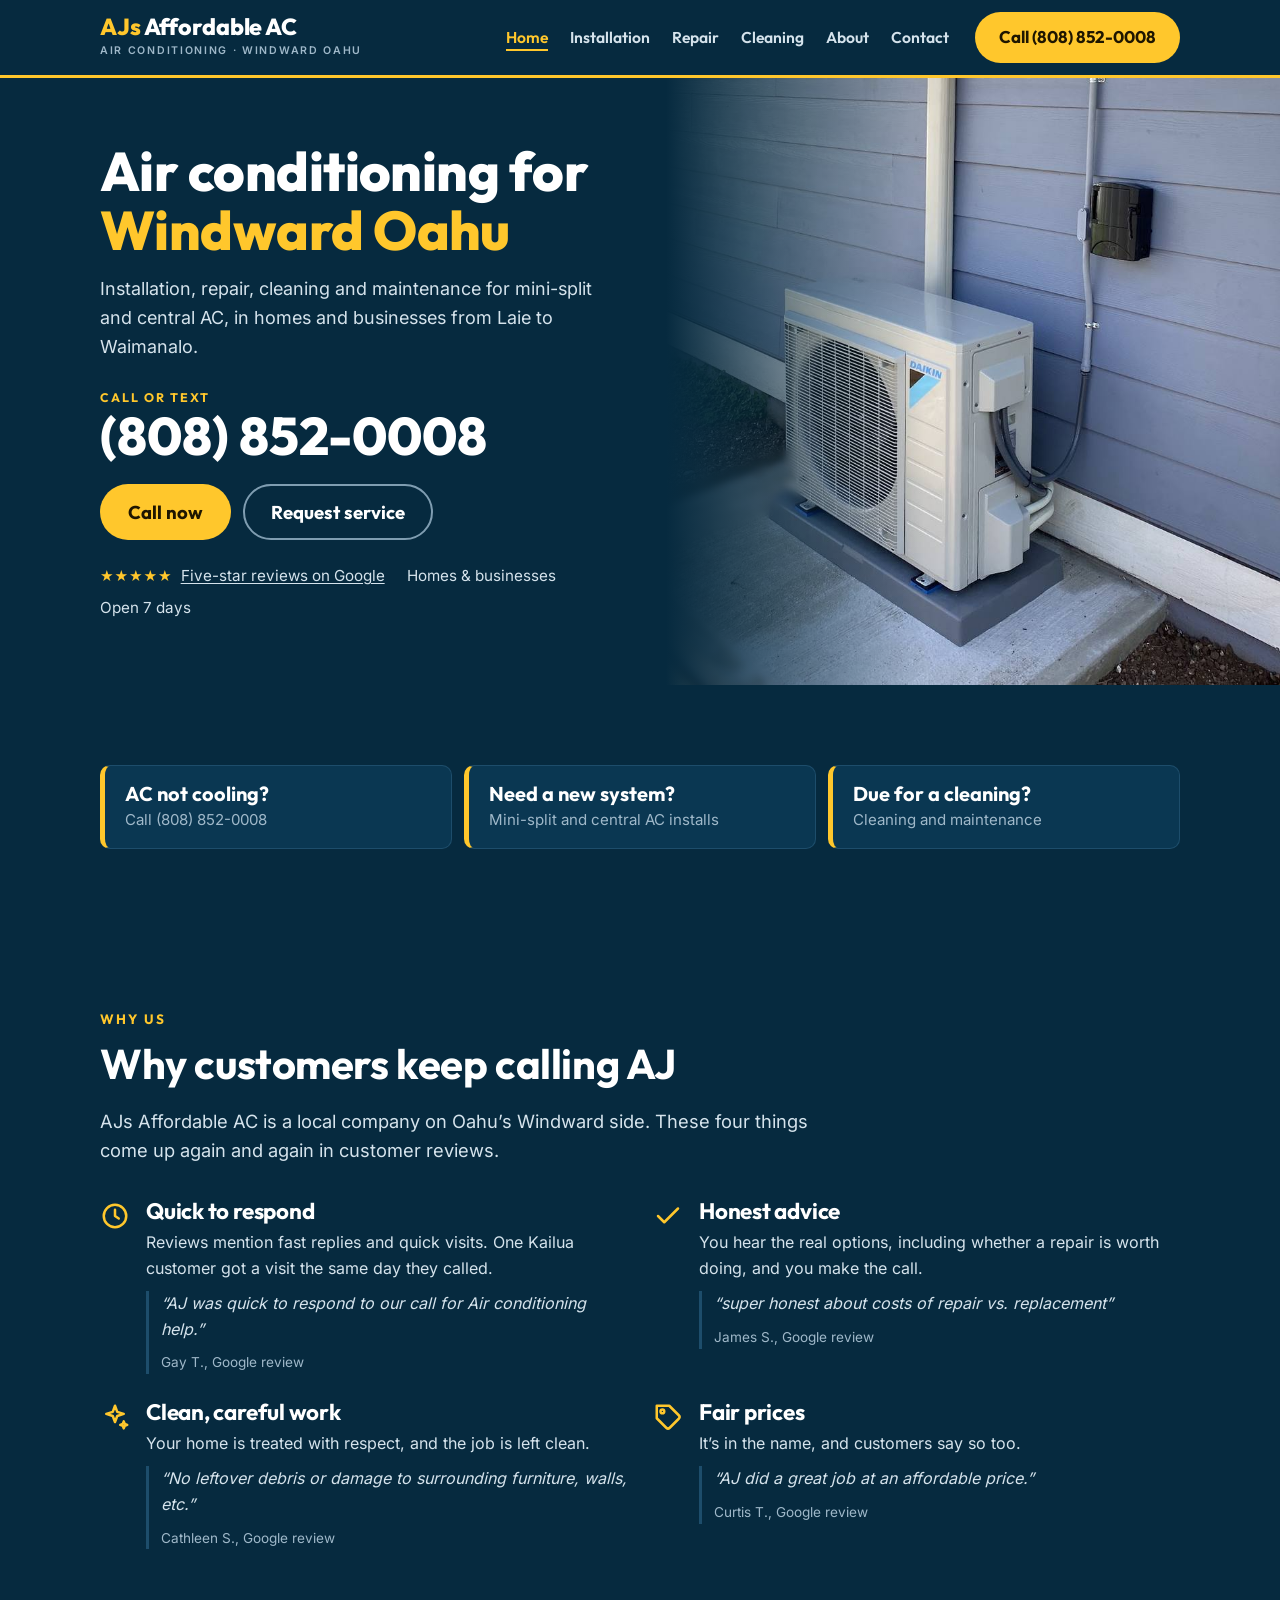
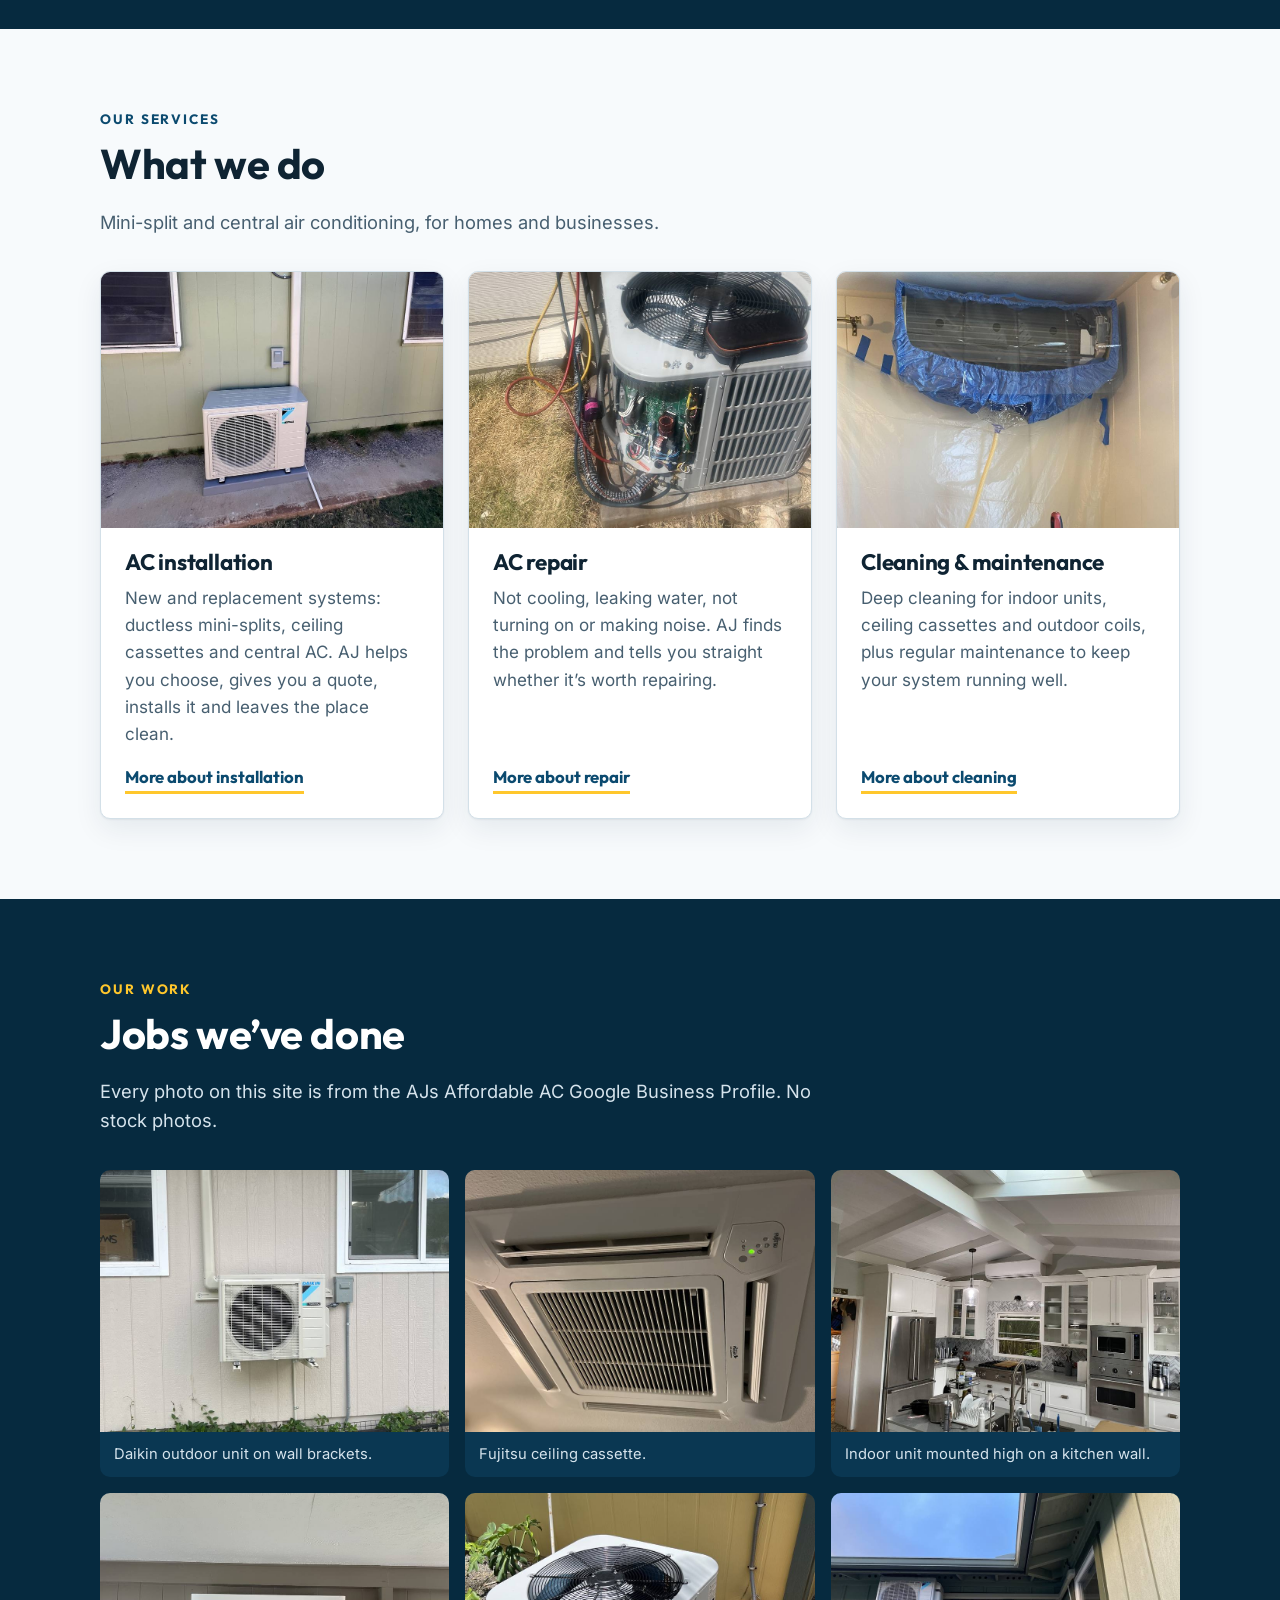
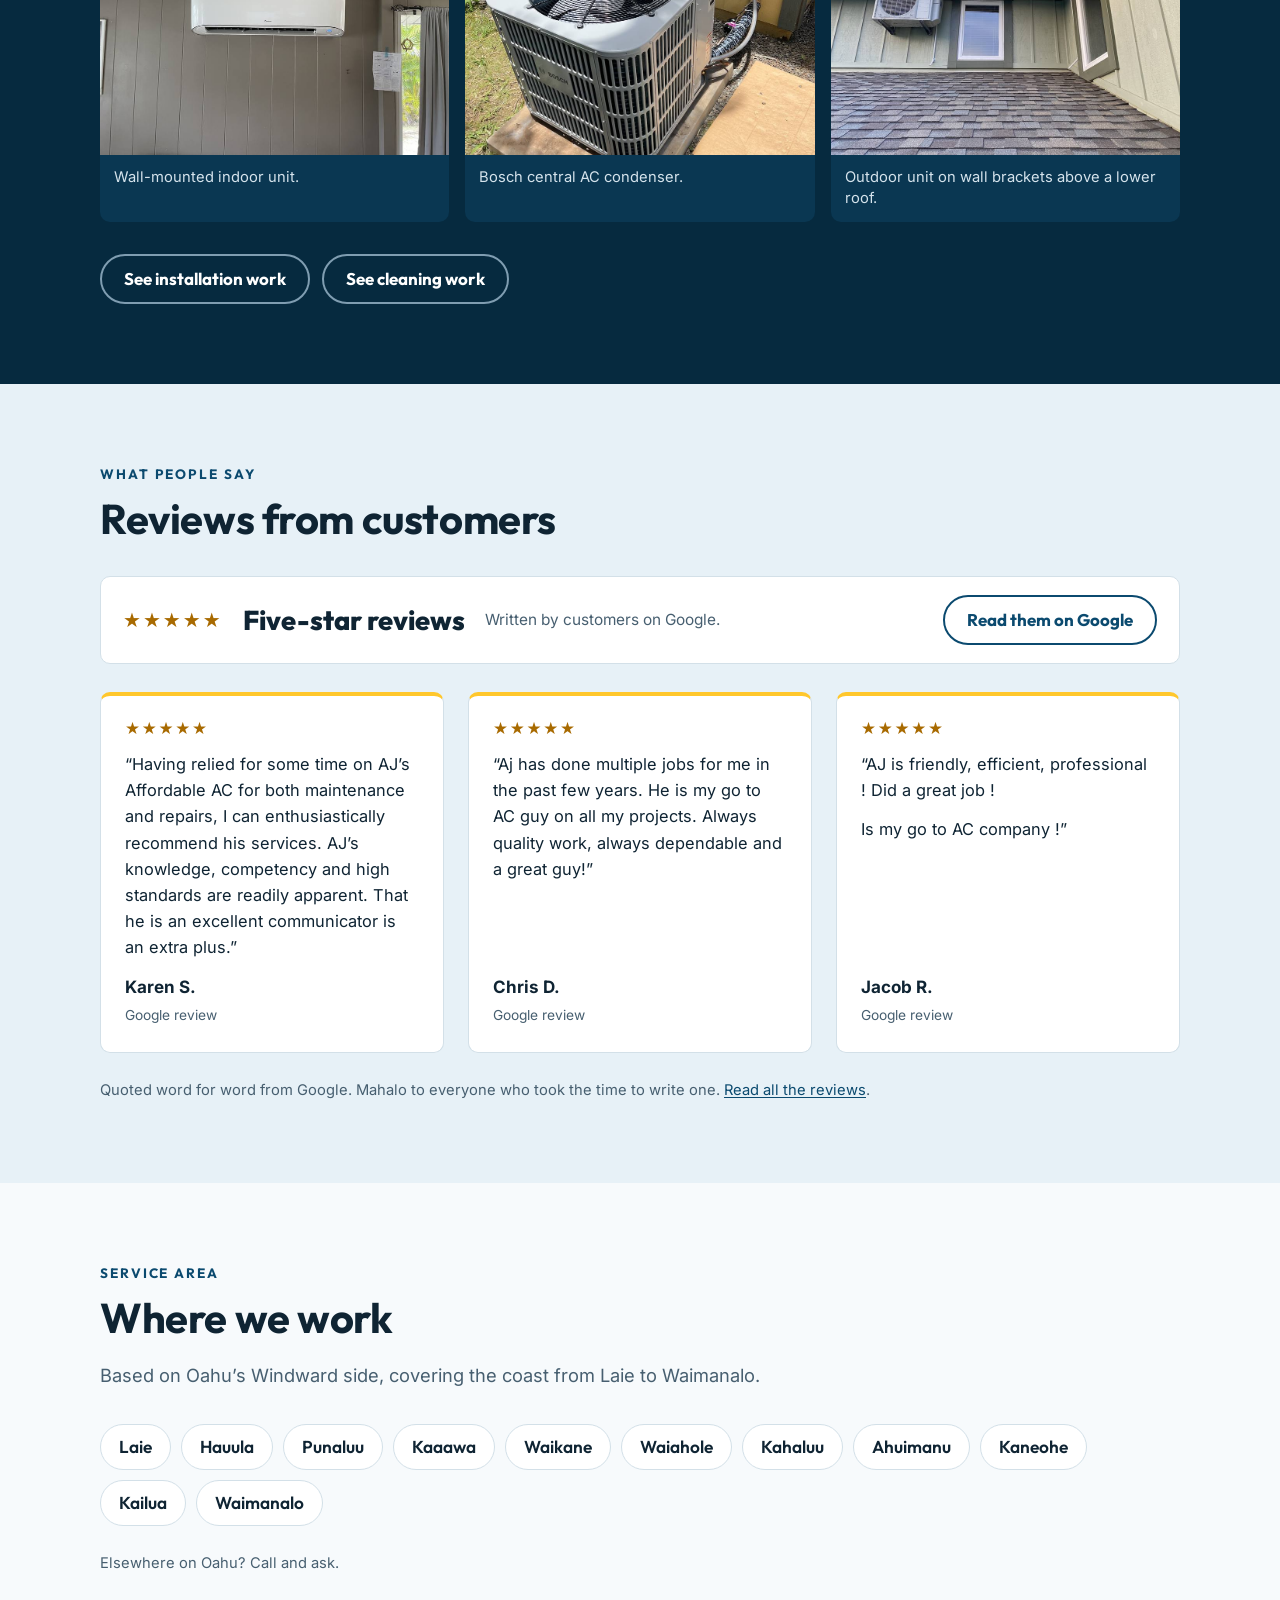
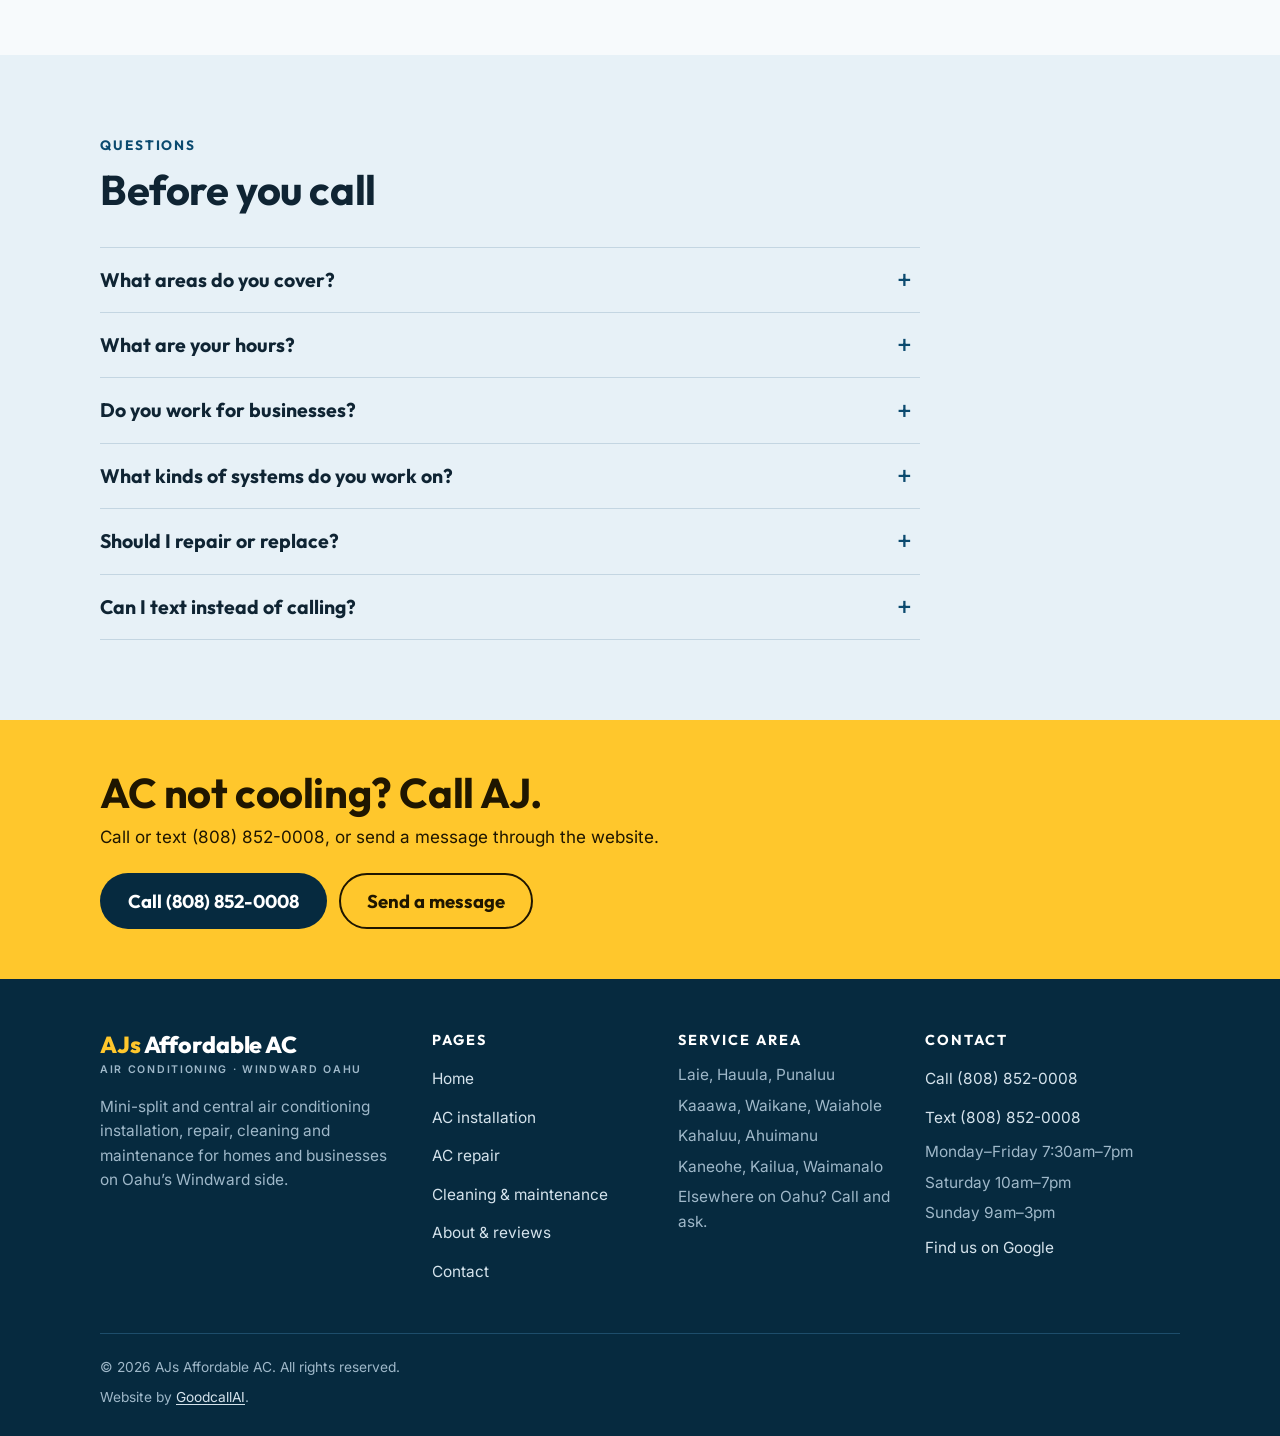
==== commit 0666ff9b: "Fix everything the recheck found: claims, privacy, layout, code Words and facts - Stop presenting on" ====
--- a/index.html
+++ b/index.html
@@ -5,8 +5,8 @@
 <meta name="viewport" content="width=device-width, initial-scale=1">
 <!-- PREVIEW MODE: keeps this temporary address out of Google. Remove this line when the site moves to AJ's own domain. BUILD-NOTES.md, launch step 4. -->
 <meta name="robots" content="noindex, nofollow">
-<title>AJs Affordable AC | AC Installation, Repair &amp; Cleaning on Windward Oahu</title>
-<meta name="description" content="Mini-split and central AC installation, repair and cleaning for homes and businesses in Kaneohe, Kailua, Kahaluu and across Windward Oahu. Call or text (808) 852-0008.">
+<title>AJs Affordable AC | AC Repair &amp; Installation, Windward Oahu</title>
+<meta name="description" content="Call or text (808) 852-0008. Mini-split and central AC installation, repair and cleaning in Kaneohe, Kailua and across Windward Oahu.">
 <meta name="theme-color" content="#062a3f">
 <meta property="og:type" content="website">
 <meta property="og:site_name" content="AJs Affordable AC">
@@ -17,6 +17,7 @@
 <link rel="preload" href="assets/fonts/outfit-latin.woff2" as="font" type="font/woff2" crossorigin>
 <link rel="preload" href="assets/fonts/inter-latin.woff2" as="font" type="font/woff2" crossorigin>
 <link rel="stylesheet" href="assets/css/site.css">
+<link rel="icon" href="favicon.ico" sizes="32x32">
 <link rel="icon" href="assets/img/favicon.svg" type="image/svg+xml">
 <link rel="apple-touch-icon" href="assets/img/apple-touch-icon.png">
 <script type="application/ld+json">
@@ -112,12 +113,12 @@
 
 <header class="topbar">
   <div class="wrap topbar__inner">
-    <a class="brand" href="index.html">
+    <a class="brand" href="./">
       <span class="brand__name"><span>AJs</span> Affordable AC</span>
       <span class="brand__sub">Air conditioning &middot; Windward Oahu</span>
     </a>
     <nav class="nav" aria-label="Main">
-      <a href="index.html" aria-current="page">Home</a>
+      <a href="./" aria-current="page">Home</a>
       <a href="ac-installation.html">Installation</a>
       <a href="ac-repair.html">Repair</a>
       <a href="ac-cleaning-maintenance.html">Cleaning</a>
@@ -136,7 +137,7 @@
   <section class="cover">
     <div class="cover__media">
       <picture>
-        <source media="(min-width: 900px)" srcset="assets/img/cover.jpg" width="1200" height="900">
+        <source media="(min-width: 56.25em)" srcset="assets/img/cover.jpg" width="1200" height="900">
         <img src="assets/img/cover-mobile.jpg" alt="A Daikin mini-split outdoor unit on a concrete pad beside a blue-gray house" width="900" height="562" fetchpriority="high">
       </picture>
     </div>
@@ -262,7 +263,7 @@
           </div>
         </article>
         <article class="card">
-          <img src="assets/img/condenser-refrigerant-gauges.jpg" alt="Refrigerant hoses connected to a condenser with its service panel open" width="900" height="675" loading="lazy">
+          <img src="assets/img/condenser-refrigerant-hoses.jpg" alt="Refrigerant hoses connected to a condenser with its service panel open" width="900" height="675" loading="lazy">
           <div class="card__body">
             <h3>AC repair</h3>
             <p>Not cooling, leaking water, not turning on or making noise. AJ finds the problem and tells you straight whether it&rsquo;s worth repairing.</p>
@@ -313,7 +314,7 @@
         </figure>
         <figure class="shot">
           <img src="assets/img/outdoor-unit-above-roof.jpg" alt="Daikin outdoor unit mounted on wall brackets above a shingled roof" width="900" height="675" loading="lazy">
-          <figcaption>Outdoor unit mounted above a roofline.</figcaption>
+          <figcaption>Outdoor unit on wall brackets above a lower roof.</figcaption>
         </figure>
       </div>
 
@@ -407,10 +408,10 @@
         </details>
         <details>
           <summary>What are your hours?</summary>
-          <div class="answer"><p>Monday to Friday 7:30am to 7pm, Saturday 10am to 7pm, and Sunday 9am to 3pm.</p></div>
+          <div class="answer"><p>Monday to Friday 7:30am to 7pm, Saturday 10am to 7pm and Sunday 9am to 3pm.</p></div>
         </details>
         <details>
-          <summary>Do you work on businesses?</summary>
+          <summary>Do you work for businesses?</summary>
           <div class="answer"><p>Yes, homes and businesses. One office customer wrote that AJ &ldquo;has even come by after hours in the evening when our offices are not in use.&rdquo;</p></div>
         </details>
         <details>
@@ -419,7 +420,7 @@
         </details>
         <details>
           <summary>Should I repair or replace?</summary>
-          <div class="answer"><p>AJ looks at the system, explains what a repair would cost against a replacement, and lets you decide. One customer wrote that he was &ldquo;super honest about costs of repair vs. replacement.&rdquo;</p></div>
+          <div class="answer"><p>AJ looks at the system, explains what a repair would cost against a replacement and lets you decide. One customer wrote that he was &ldquo;super honest about costs of repair vs. replacement.&rdquo;</p></div>
         </details>
         <details>
           <summary>Can I text instead of calling?</summary>
@@ -454,7 +455,7 @@
       <div>
         <h3>Pages</h3>
         <ul>
-          <li><a href="index.html">Home</a></li>
+          <li><a href="./">Home</a></li>
           <li><a href="ac-installation.html">AC installation</a></li>
           <li><a href="ac-repair.html">AC repair</a></li>
           <li><a href="ac-cleaning-maintenance.html">Cleaning &amp; maintenance</a></li>
--- a/assets/css/site.css
+++ b/assets/css/site.css
@@ -4,6 +4,10 @@
    Palette: deep ocean blue + sunshine yellow.
    Yellow is only ever a background with dark text on it (buttons, the call
    bar, the CTA band) or text on the dark blue. It is never text on white.
+
+   Breakpoints are in em, so they follow the visitor's browser font size:
+   26.25em = 420px, 38.75em = 620px, 56.25em = 900px, 70em = 1120px at the
+   default 16px. Mobile first: every media query is min-width.
    ========================================================================== */
 
 @font-face {
@@ -34,7 +38,7 @@
   --text:      #0f2433;
   --muted:     #475f70;   /* 6.4:1 on paper, 5.8:1 on sky */
   --line:      #d3e0e8;
-  --on-dark:   #d5e3ec;   /* body text on ink */
+  --on-dark:   #d5e3ec;   /* body text on ink, 11.4:1 */
   --on-dark-2: #9fb8c9;   /* quieter text on ink, 7.2:1 */
 
   --sun:       #ffc72c;
@@ -54,16 +58,20 @@
 
 /* ---------- reset ---------- */
 *, *::before, *::after { box-sizing: border-box; }
-html { -webkit-text-size-adjust: 100%; scroll-behavior: smooth; }
+html {
+  -webkit-text-size-adjust: 100%;
+  scroll-behavior: smooth;
+  scroll-padding-bottom: 4.5rem;   /* keep focused things clear of the phone call bar */
+}
 body {
   margin: 0;
   background: var(--paper);
   color: var(--text);
   font-family: var(--font-body);
-  font-size: 17px;
+  font-size: 1.0625rem;             /* 17px at the default size, and follows the visitor's setting */
   line-height: 1.6;
   -webkit-font-smoothing: antialiased;
-  padding-bottom: 60px;               /* room for the fixed call bar on phones */
+  padding-bottom: 60px;             /* room for the fixed call bar on phones */
 }
 img { max-width: 100%; height: auto; display: block; }
 a { color: var(--ocean); text-underline-offset: 2px; }
@@ -87,12 +95,15 @@
 .wrap { width: 100%; max-width: var(--wrap); margin-inline: auto; padding-inline: 20px; }
 .section { padding: 60px 0; }
 .section--tight { padding: 36px 0; }
+.section--flush-top { padding-top: 0; }
 .section--dark { background: var(--ink); color: var(--on-dark); }
 .section--dark h2, .section--dark h3 { color: var(--white); }
 .section--alt { background: var(--sky); }
+.section-head { margin-bottom: 34px; }
 .lede { font-size: 1.14rem; color: var(--muted); max-width: 62ch; }
+.lede--form { margin-bottom: 26px; }
 .section--dark .lede { color: var(--on-dark); }
-.section-head { margin-bottom: 34px; }
+.after-list { margin-top: 22px; }
 
 .eyebrow {
   font-family: var(--font-display);
@@ -103,7 +114,7 @@
   color: var(--ocean);
   margin: 0 0 10px;
 }
-.section--dark .eyebrow, .pagehead .eyebrow { color: var(--sun); }
+.section--dark .eyebrow { color: var(--sun); }
 
 /* ---------- skip link ---------- */
 .skip {
@@ -124,15 +135,16 @@
   flex-wrap: wrap; padding-block: 12px;
 }
 .brand { display: block; text-decoration: none; margin-right: auto; }
+.brand__name, .brand__sub { display: block; }
 .brand__name {
   font-family: var(--font-display);
   font-weight: 800; font-size: 1.32rem; line-height: 1.05;
-  color: var(--white); white-space: nowrap; letter-spacing: -.005em;
+  color: var(--white); letter-spacing: -.005em;
 }
 .brand__name span { color: var(--sun); }
 .brand__sub {
   font-size: .62rem; letter-spacing: .12em; text-transform: uppercase;
-  color: var(--on-dark-2); margin-top: 4px; font-weight: 600; white-space: nowrap;
+  color: var(--on-dark-2); margin-top: 4px; font-weight: 600;
 }
 
 .nav { display: flex; gap: 2px; flex-wrap: wrap; order: 3; width: 100%; margin-left: -9px; }
@@ -143,7 +155,10 @@
   padding: 9px 9px; border-radius: 6px; white-space: nowrap;
 }
 .nav a:hover { color: var(--white); background: var(--ink-2); }
-.nav a[aria-current="page"] { color: var(--sun); }
+.nav a[aria-current="page"] {
+  color: var(--sun);
+  text-decoration: underline; text-decoration-thickness: 2px; text-underline-offset: 6px;
+}
 
 .topbar__cta { display: none; }
 
@@ -154,10 +169,7 @@
   font-size: 1.06rem; font-weight: 700; line-height: 1.1;
   padding: 14px 22px; border-radius: 999px;
   text-decoration: none; border: 2px solid transparent; cursor: pointer;
-  white-space: nowrap; max-width: 100%;
-}
-@media (max-width: 419px) {
-  .btn { white-space: normal; text-align: center; }
+  white-space: normal; text-align: center; max-width: 100%;
 }
 .btn--sun { background: var(--sun); color: var(--sun-ink); }
 .btn--sun:hover { background: var(--sun-hi); color: var(--sun-ink); }
@@ -170,6 +182,7 @@
 .btn--lg { font-size: 1.16rem; padding: 16px 26px; }
 .btn--block { width: 100%; }
 .btn-row { display: flex; flex-wrap: wrap; gap: 12px; }
+.center-actions { margin-top: 32px; }
 
 /* ==========================================================================
    Cover — the first thing on the home page. Phone: photo on top, text below.
@@ -179,7 +192,7 @@
 .cover__media { position: relative; }
 .cover__media img { width: 100%; height: 220px; object-fit: cover; object-position: 50% 60%; }
 .cover__inner { position: relative; z-index: 2; padding-block: 30px 40px; }
-.cover h1 { color: var(--white); max-width: 15ch; margin-bottom: 14px; }
+.cover h1 { color: var(--white); max-width: 15ch; margin-bottom: 14px; font-size: clamp(2.1rem, 5.2vw, 3.4rem); }
 .cover h1 span { color: var(--sun); display: block; }
 .cover__lede { font-size: 1.12rem; color: var(--on-dark); max-width: 48ch; margin-bottom: 22px; }
 .cover__phone {
@@ -192,7 +205,8 @@
 }
 .cover__phone .num {
   font-family: var(--font-display); font-weight: 800; line-height: 1.05;
-  font-size: clamp(2.3rem, 7vw, 3.3rem); color: var(--white); white-space: nowrap;
+  font-size: min(clamp(2.3rem, 7vw, 3.3rem), 11.5vw);   /* still fits a 280px screen */
+  color: var(--white); white-space: nowrap;
 }
 .cover__phone:hover .num { color: var(--sun); }
 .cover__badges {
@@ -224,10 +238,11 @@
 .why__item h3 { margin: 0 0 6px; }
 .why__item p { margin: 0 0 10px; color: var(--on-dark); font-size: 1rem; }
 .why__quote {
-  border-left: 3px solid var(--ink-line); padding-left: 12px;
-  font-size: .95rem; color: var(--on-dark-2); font-style: italic;
-}
-.why__quote cite { display: block; font-style: normal; font-size: .85rem; margin-top: 4px; color: var(--on-dark-2); }
+  margin: 0; border-left: 3px solid var(--ink-line); padding-left: 12px;
+  font-size: .95rem; color: var(--on-dark-2);
+}
+.why__quote blockquote { font-style: italic; }
+.why__quote figcaption { font-size: .85rem; margin-top: 4px; color: var(--on-dark-2); }
 
 /* ---------- cards ---------- */
 .grid { display: grid; gap: var(--gap); }
@@ -262,11 +277,9 @@
   width: 5px; height: 9px; border: solid var(--white); border-width: 0 2px 2px 0;
   transform: rotate(45deg);
 }
-.section--dark .ticks li::before { background: var(--sun); }
-.section--dark .ticks li::after { border-color: var(--ink); }
 
 /* numbered steps */
-.steps { list-style: none; margin: 0; padding: 0; counter-reset: step; display: grid; gap: 22px; }
+.steps { list-style: none; margin: 0; padding: 0; counter-reset: step; display: grid; gap: 22px; max-width: 760px; }
 .steps li { counter-increment: step; position: relative; padding-left: 58px; }
 .steps li::before {
   content: counter(step);
@@ -304,7 +317,7 @@
 .review blockquote { font-size: 1.02rem; }
 .review blockquote p { margin: 0 0 .8em; }
 .review blockquote p:last-child { margin-bottom: 0; }
-.review__who { margin-top: auto; }
+.review__who { margin: auto 0 0; }          /* names line up at the bottom of each card */
 .review__name { font-weight: 700; display: block; }
 .review__meta { font-size: .86rem; color: var(--muted); }
 .review__stars { color: var(--star); letter-spacing: .1em; font-size: 1.05rem; line-height: 1; }
@@ -328,11 +341,11 @@
 .google-strip .btn { margin-left: auto; }
 
 /* ---------- service areas ---------- */
-.areas { display: flex; flex-wrap: wrap; gap: 10px; margin: 0; padding: 0; list-style: none; }
+.areas { display: flex; flex-wrap: wrap; gap: 8px; margin: 0; padding: 0; list-style: none; }
 .areas li {
-  font-family: var(--font-display); font-size: 1.08rem; font-weight: 600;
+  font-family: var(--font-display); font-size: 1rem; font-weight: 600;
   background: var(--white); border: 1px solid var(--line);
-  border-radius: 999px; padding: 8px 18px;
+  border-radius: 999px; padding: 7px 14px;
 }
 .section--alt .areas li { border-color: #c4d6e2; }
 
@@ -362,18 +375,19 @@
 .crumb a:hover { color: var(--sun); }
 
 /* text beside a photo */
-.split { display: grid; gap: 30px; grid-template-columns: 1fr; align-items: start; }
+.split { display: grid; gap: 30px; grid-template-columns: minmax(0, 1fr); align-items: start; }
 .figure { margin: 0; border-radius: var(--radius); overflow: hidden; background: var(--white); border: 1px solid var(--line); }
 .figure img { width: 100%; aspect-ratio: 4 / 3; object-fit: cover; }
 .figure figcaption { padding: 10px 14px; font-size: .9rem; color: var(--muted); }
 
 /* a quote that stands on its own */
 .pull {
+  margin: 24px 0 0;
   background: var(--white); border: 1px solid var(--line); border-left: 5px solid var(--sun);
-  border-radius: var(--radius); padding: 20px 22px; margin-top: 24px;
+  border-radius: var(--radius); padding: 20px 22px;
 }
 .pull blockquote { font-size: 1.08rem; font-style: italic; }
-.pull cite { display: block; margin-top: 8px; font-style: normal; font-size: .9rem; color: var(--muted); }
+.pull figcaption { margin-top: 8px; font-size: .9rem; color: var(--muted); }
 
 /* three things customers say */
 .three { display: grid; gap: 22px; grid-template-columns: 1fr; }
@@ -382,7 +396,7 @@
 .three p { color: var(--muted); margin: 0; }
 
 /* ---------- contact ---------- */
-.contact-grid { display: grid; gap: 36px; grid-template-columns: 1fr; }
+.contact-grid { display: grid; gap: 36px; grid-template-columns: minmax(0, 1fr); }
 .form { display: grid; gap: 16px; }
 .field { display: grid; gap: 6px; }
 .field label { font-weight: 600; font-size: .96rem; }
@@ -400,8 +414,8 @@
 .form__note { font-size: .9rem; color: var(--muted); }
 .hp { position: absolute; left: -9999px; width: 1px; height: 1px; overflow: hidden; }
 
-.contact-card { background: var(--ink); color: var(--on-dark); border-radius: var(--radius); padding: 28px; }
-.contact-card h2, .contact-card h3 { color: var(--white); }
+.contact-card { align-self: start; background: var(--ink); color: var(--on-dark); border-radius: var(--radius); padding: 28px; }
+.contact-card h2 { color: var(--white); font-size: 1.45rem; margin-bottom: 6px; }
 .contact-card dl { margin: 26px 0 0; display: grid; gap: 16px; }
 .contact-card dt {
   font-family: var(--font-display); text-transform: uppercase;
@@ -412,7 +426,8 @@
 .contact-card .btn--sun { color: var(--sun-ink); }
 .contact-card .stack { display: grid; gap: 10px; margin-top: 16px; }
 .phone-xl {
-  font-family: var(--font-display); font-size: 2.1rem; font-weight: 800;
+  font-family: var(--font-display); font-weight: 800;
+  font-size: min(2.1rem, 8.5vw);                 /* still fits a 280px screen */
   color: var(--white); text-decoration: none; display: block; line-height: 1.1; white-space: nowrap;
 }
 .phone-xl:hover { color: var(--sun); }
@@ -467,13 +482,16 @@
   position: absolute; width: 1px; height: 1px; padding: 0; margin: -1px;
   overflow: hidden; clip: rect(0 0 0 0); white-space: nowrap; border: 0;
 }
-.center-actions { margin-top: 32px; }
 .notfound-links { display: flex; flex-wrap: wrap; gap: 10px; margin: 24px 0 0; padding: 0; list-style: none; }
 
 /* ==========================================================================
-   Breakpoints
+   Breakpoints (mobile first, all min-width, in em)
    ========================================================================== */
-@media (min-width: 620px) {
+@media (min-width: 26.25em) {   /* 420px */
+  .btn { white-space: nowrap; }
+}
+
+@media (min-width: 38.75em) {   /* 620px */
   .triage { grid-template-columns: repeat(3, 1fr); }
   .gallery { grid-template-columns: repeat(2, 1fr); }
   .reviews { grid-template-columns: repeat(2, 1fr); }
@@ -482,9 +500,12 @@
   .three { grid-template-columns: repeat(3, 1fr); }
   .footer__grid { grid-template-columns: repeat(2, 1fr); }
   .cover__media img { height: 300px; }
-}
-
-@media (min-width: 900px) {
+  .areas { gap: 10px; }
+  .areas li { font-size: 1.08rem; padding: 8px 18px; }
+}
+
+@media (min-width: 56.25em) {   /* 900px */
+  html { scroll-padding-top: 9rem; scroll-padding-bottom: 0; }   /* clear of the two-row sticky header */
   body { padding-bottom: 0; }
   .callbar { display: none; }
   .topbar { position: sticky; top: 0; }
@@ -505,11 +526,12 @@
 
   .grid--3 { grid-template-columns: repeat(3, 1fr); }
   .gallery { grid-template-columns: repeat(3, 1fr); }
+  .gallery--2 { grid-template-columns: repeat(2, 1fr); }
   .reviews { grid-template-columns: repeat(3, 1fr); }
   .reviews--flow { columns: 3; }
   .ba { grid-template-columns: repeat(2, 1fr); }
-  .contact-grid { grid-template-columns: 1.15fr .85fr; }
-  .split { grid-template-columns: 1.05fr .95fr; gap: 52px; }
+  .contact-grid { grid-template-columns: minmax(0, 1.15fr) minmax(0, .85fr); }
+  .split { grid-template-columns: minmax(0, 1.05fr) minmax(0, .95fr); gap: 52px; }
   .split--flip > :first-child { order: 2; }
   .footer__grid { grid-template-columns: 1.4fr 1fr 1fr 1.2fr; }
   .section { padding: 80px 0; }
@@ -518,11 +540,19 @@
 
 /* The header only goes to one row where brand, menu and call button all fit.
    Below this the menu drops to its own row, which stops sideways scrolling. */
-@media (min-width: 1120px) {
+@media (min-width: 70em) {      /* 1120px */
+  html { scroll-padding-top: 6rem; }
   .topbar__inner { flex-wrap: nowrap; }
+  .topbar .brand__name, .topbar .brand__sub { white-space: nowrap; }
   .nav { order: 0; width: auto; flex-wrap: nowrap; margin-left: 0; }
   .nav a { font-size: .98rem; padding: 9px 10px; }
   .topbar__cta { order: 0; }
+}
+
+/* A "Send a text" button on a desktop computer usually opens nothing useful
+   (Windows asks which app to use). Keep the plain text links, drop the buttons. */
+@media (hover: hover) and (pointer: fine) {
+  .band a[href^="sms:"], .contact-card a[href^="sms:"] { display: none; }
 }
 
 @media (prefers-reduced-motion: reduce) {
@@ -558,31 +588,3 @@
 .callbar .is-call:focus-visible {
   outline-color: var(--ink);
 }
-
-/* ---------- additions used by the page templates ---------- */
-.brand__name, .brand__sub { display: block; }
-.cover h1 { font-size: clamp(2.1rem, 5.2vw, 3.4rem); }
-.section--flush-top { padding-top: 0; }
-.contact-card h2 { font-size: 1.45rem; margin-bottom: 6px; }
-.why__quote { margin: 0; }
-.why__quote blockquote { font-style: italic; }
-.why__quote figcaption { font-size: .85rem; margin-top: 4px; color: var(--on-dark-2); }
-.pull { margin: 24px 0 0; }
-.pull figcaption { margin-top: 8px; font-size: .9rem; color: var(--muted); }
-.review__who { margin: 0; }
-.gallery--2 { grid-template-columns: 1fr; }
-@media (min-width: 620px) { .gallery--2 { grid-template-columns: repeat(2, 1fr); } }
-.notice {
-  background: var(--white); border: 1px solid var(--line); border-radius: var(--radius);
-  padding: 16px 20px; margin-bottom: 28px; color: var(--muted); font-size: .96rem;
-}
-.notice p { margin: 0; }
-.notice .btn { margin-top: 12px; }
-.after-list { margin-top: 22px; }
-.lede--form { margin-bottom: 26px; }
-.contact-card { align-self: start; }
-.steps { max-width: 760px; }
-@media (max-width: 619px) {
-  .areas { gap: 8px; }
-  .areas li { font-size: 1rem; padding: 7px 14px; }
-}
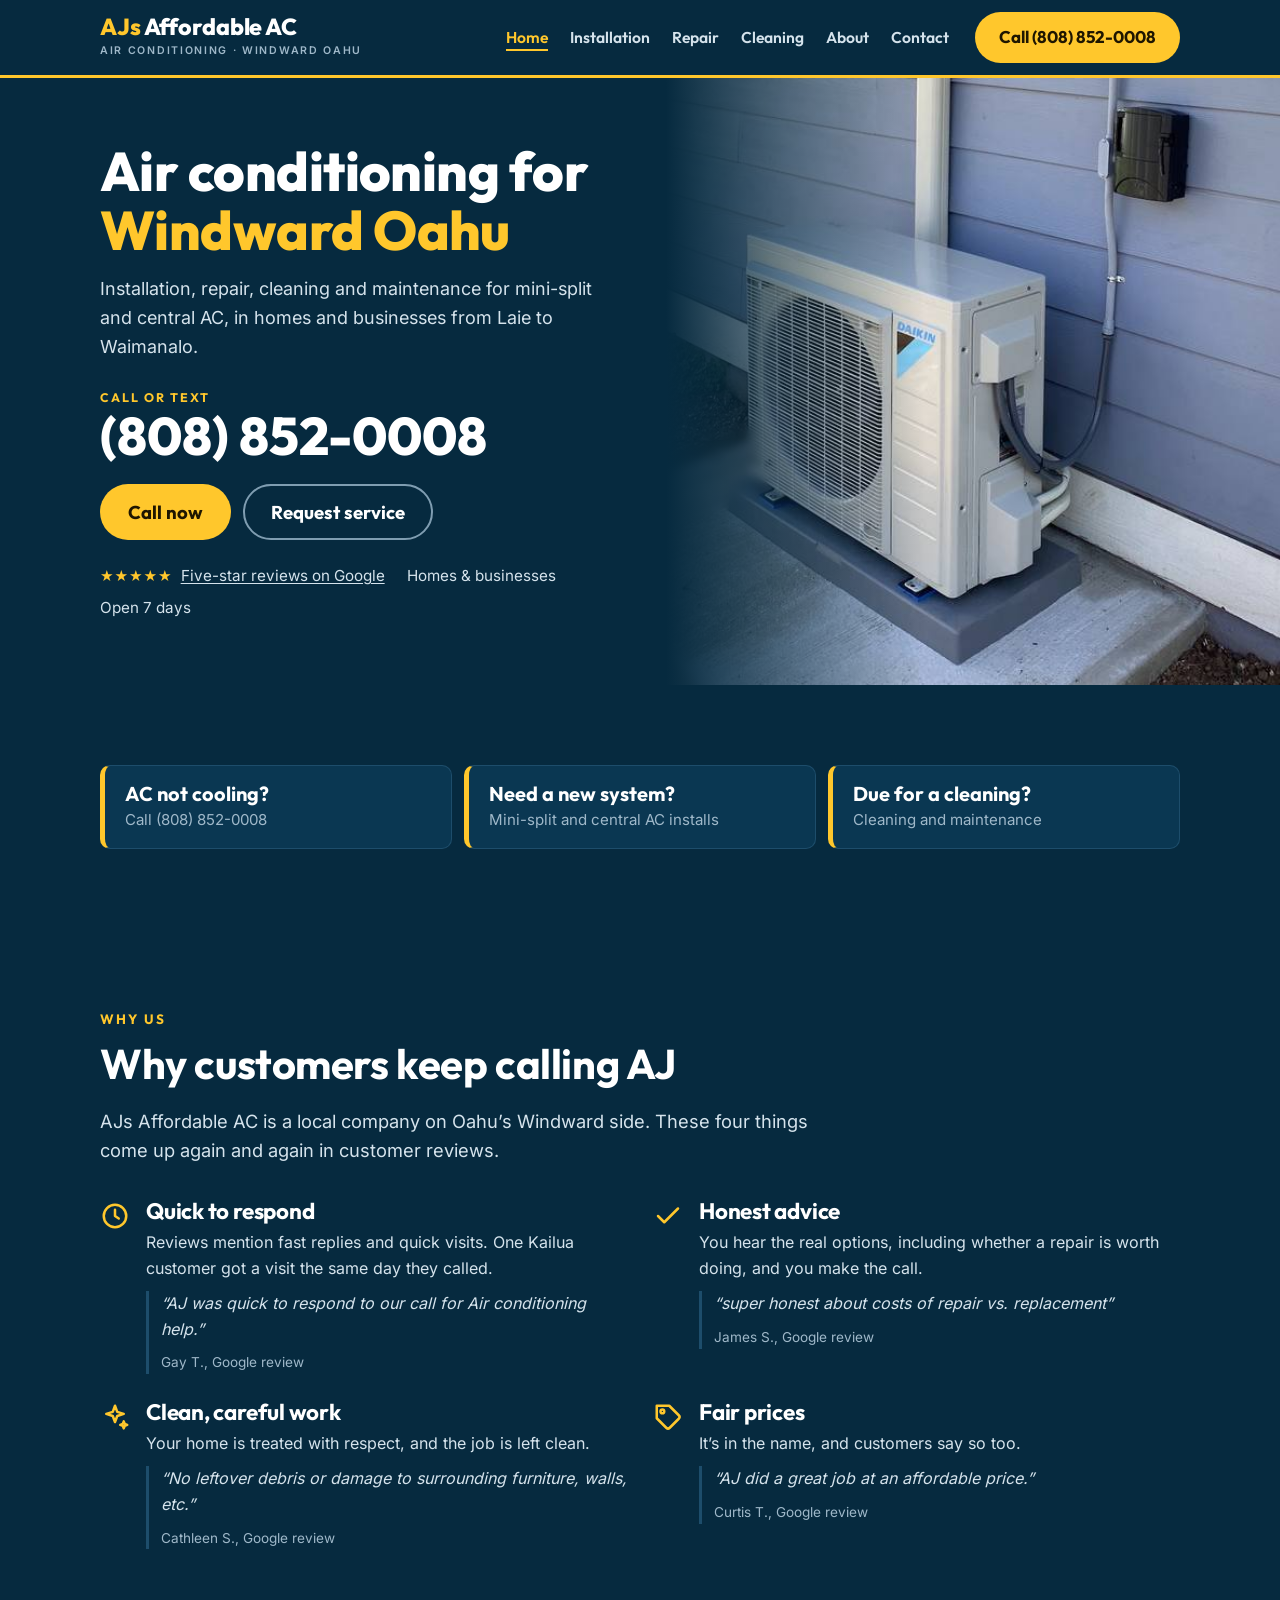
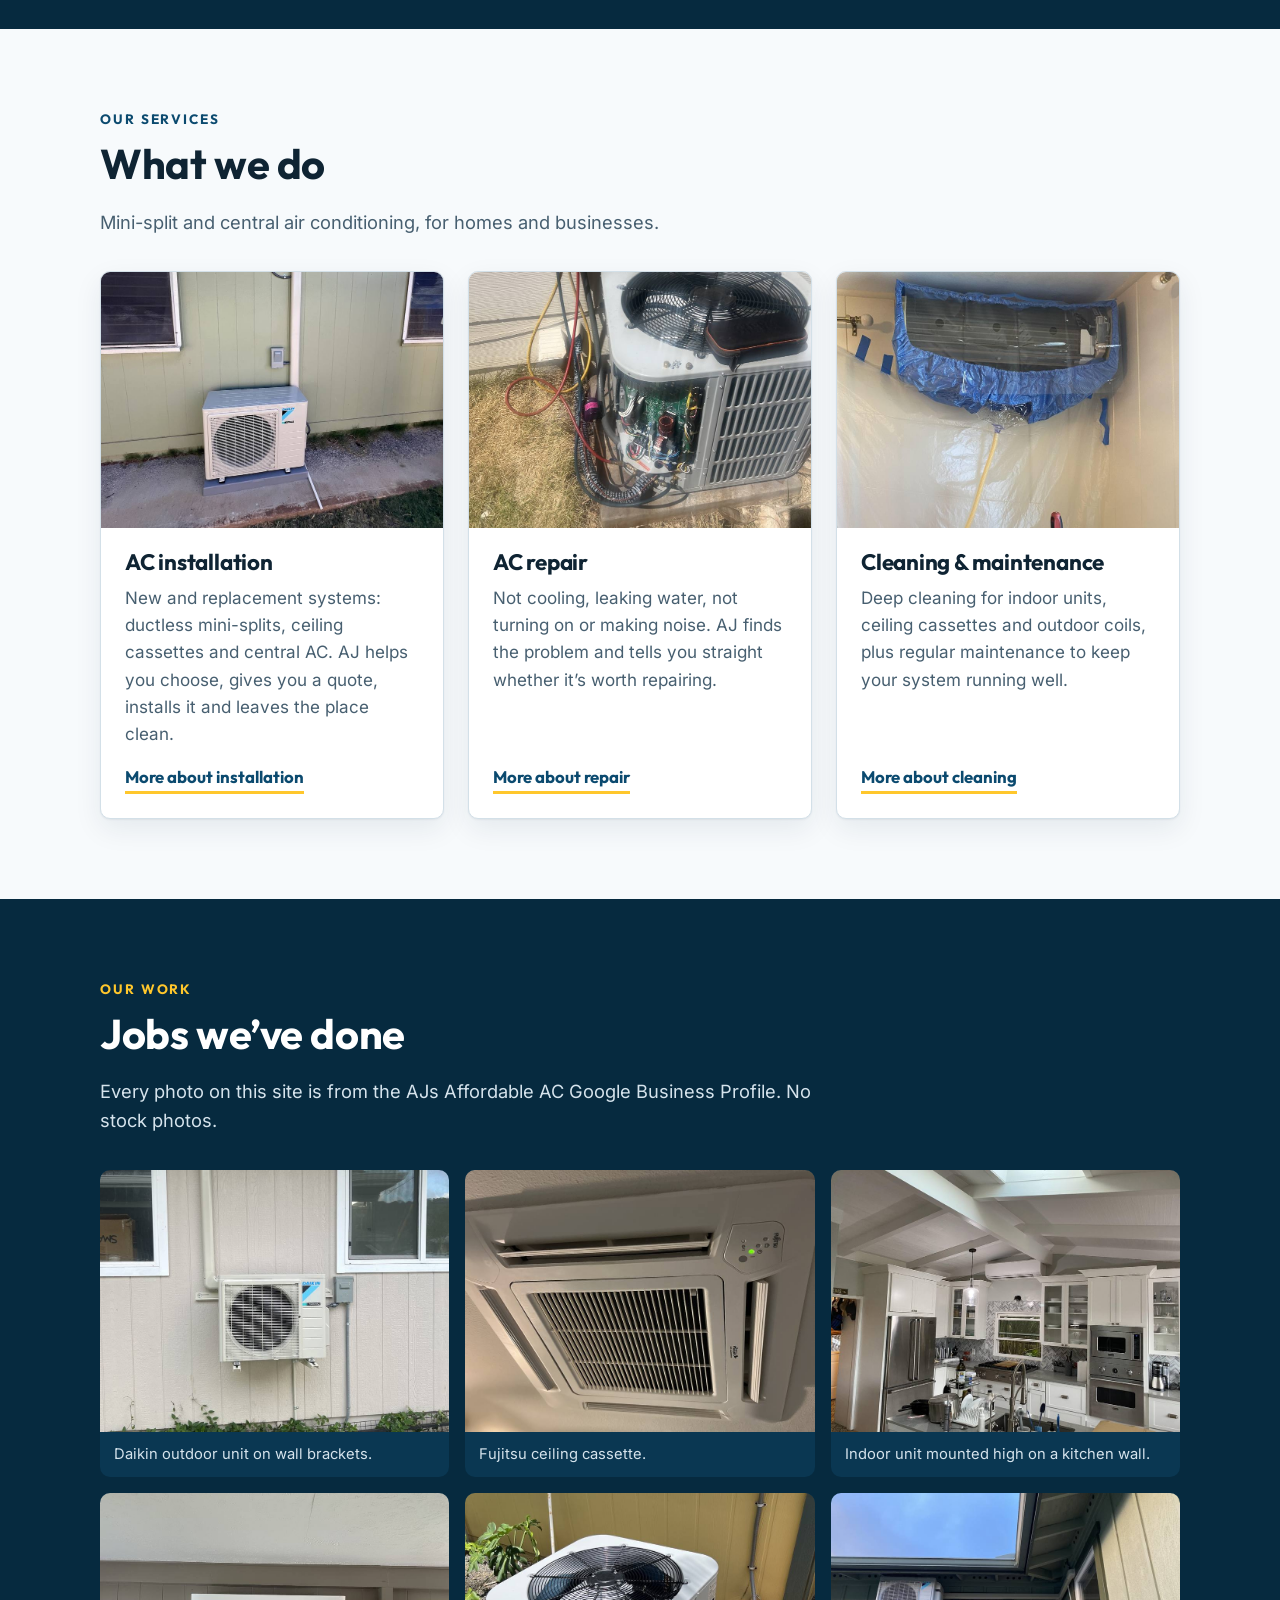
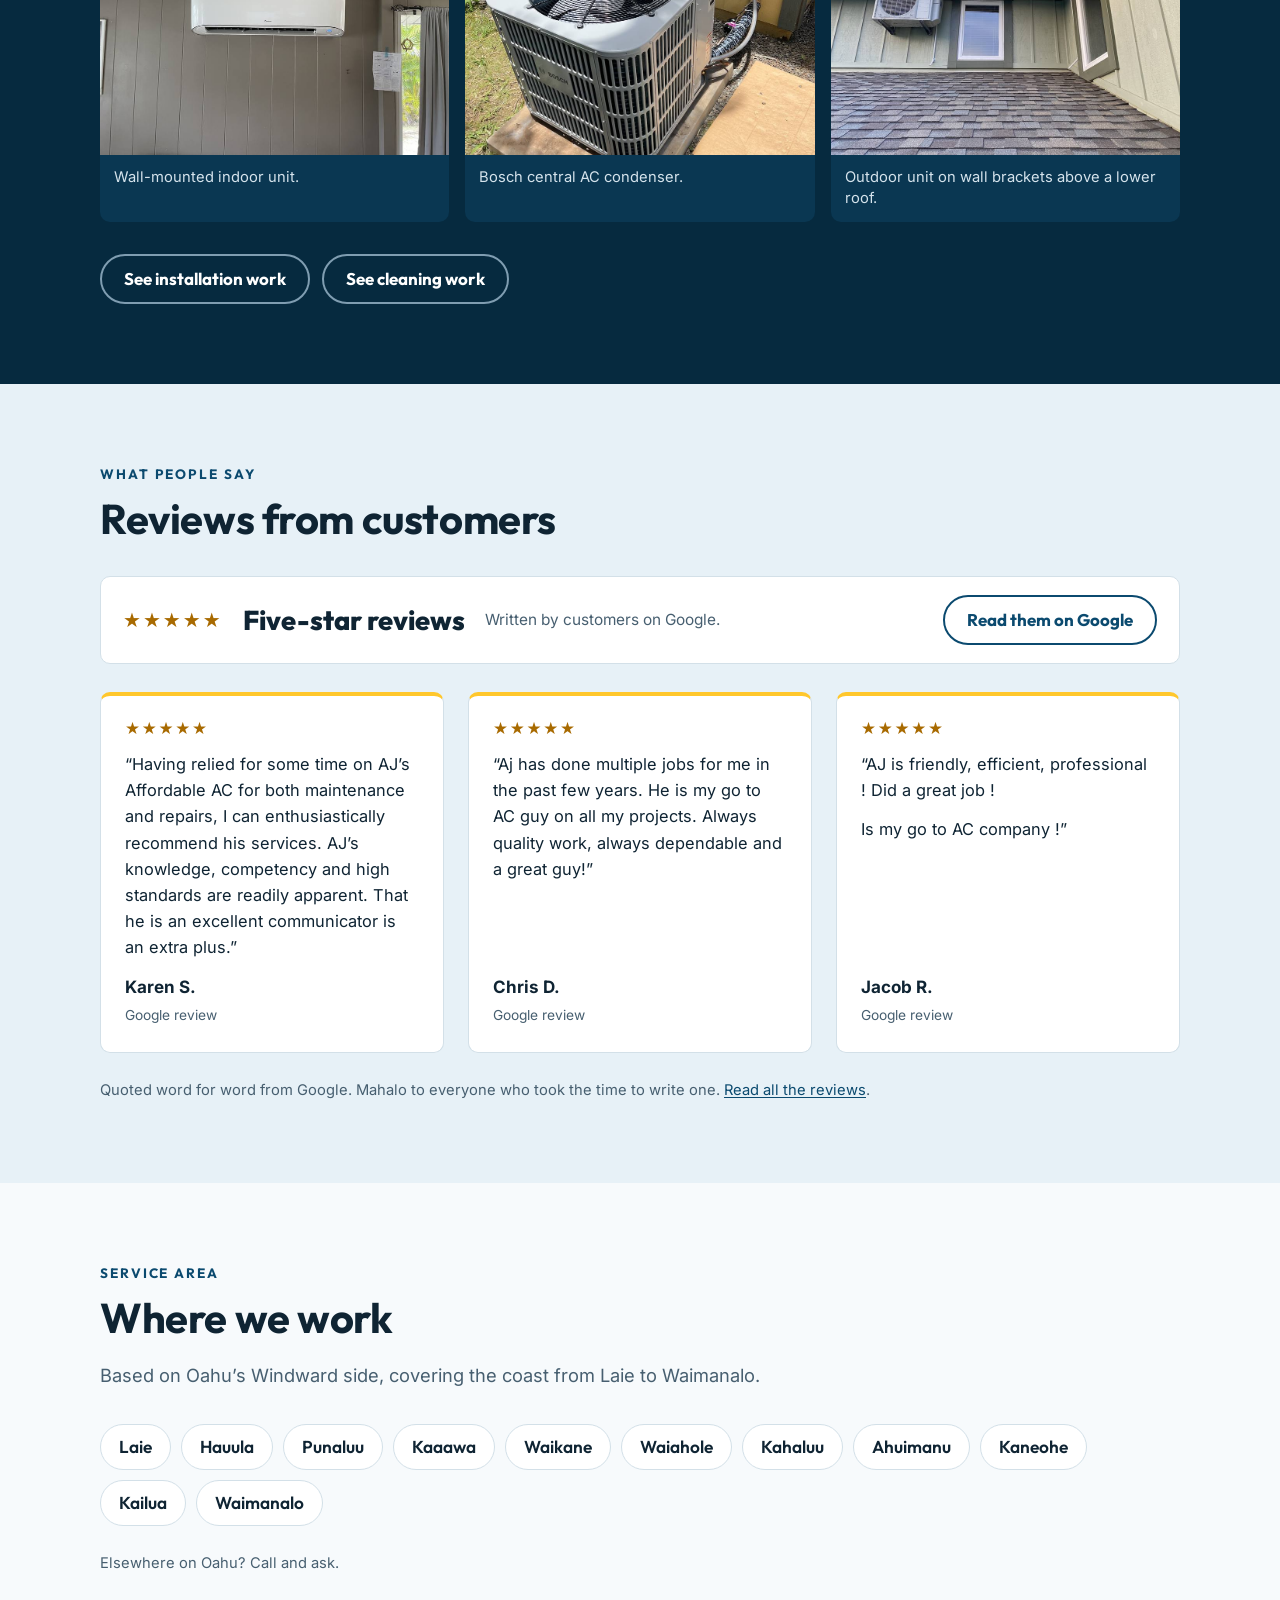
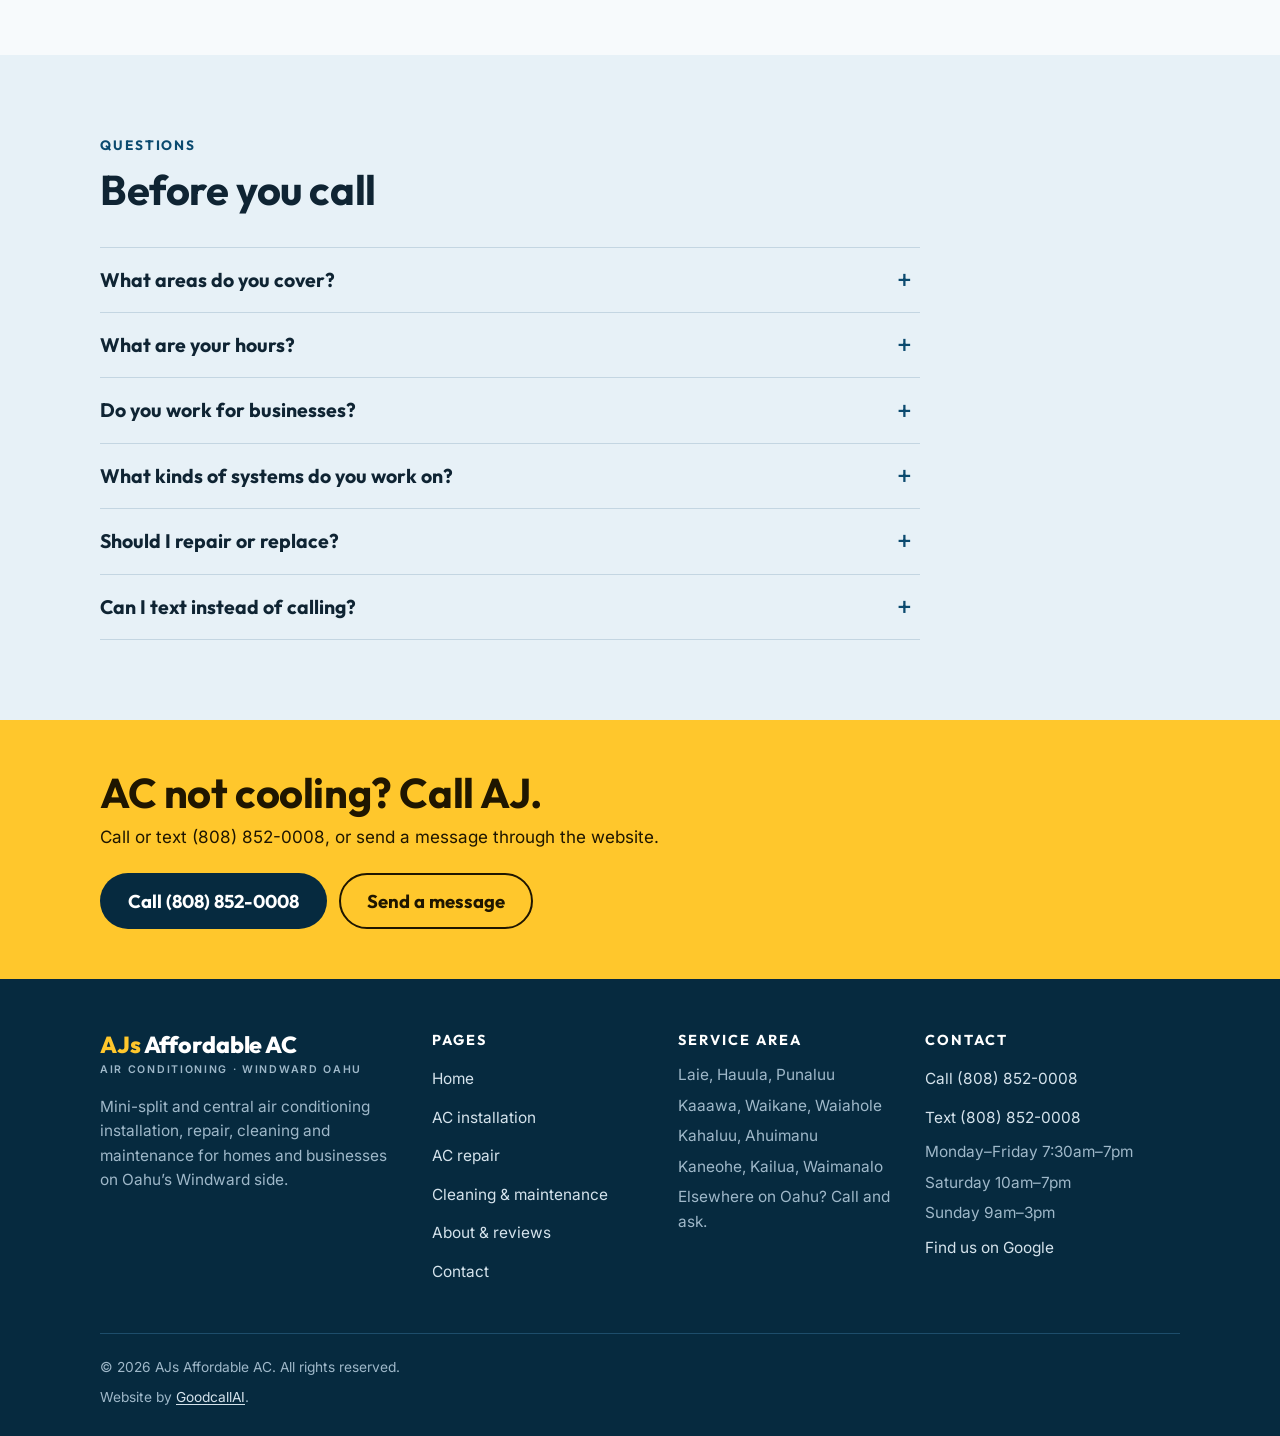
==== commit c6b90ff7: "Add the link-preview image for the live preview address When the preview link is shared (WhatsApp, i" ====
--- a/index.html
+++ b/index.html
@@ -12,7 +12,11 @@
 <meta property="og:site_name" content="AJs Affordable AC">
 <meta property="og:title" content="AJs Affordable AC | Air conditioning for Windward Oahu">
 <meta property="og:description" content="Mini-split and central AC installation, repair and cleaning, from Laie to Waimanalo. Call or text (808) 852-0008.">
-<!-- og:url, og:image and the canonical link go in once the address is final: they must be full https:// links. BUILD-NOTES.md, launch step 3. -->
+<!-- The preview image below uses the temporary Vercel address. At launch, change it to AJ's domain and add og:url and the canonical link (full https:// links). BUILD-NOTES.md, launch step 3. -->
+<meta property="og:image" content="https://a-js-affordable-ac.vercel.app/assets/img/og-image.jpg">
+<meta property="og:image:width" content="1200">
+<meta property="og:image:height" content="630">
+<meta property="og:image:alt" content="A Daikin mini-split outdoor unit on a concrete pad beside a blue-gray house">
 <meta name="twitter:card" content="summary_large_image">
 <link rel="preload" href="assets/fonts/outfit-latin.woff2" as="font" type="font/woff2" crossorigin>
 <link rel="preload" href="assets/fonts/inter-latin.woff2" as="font" type="font/woff2" crossorigin>
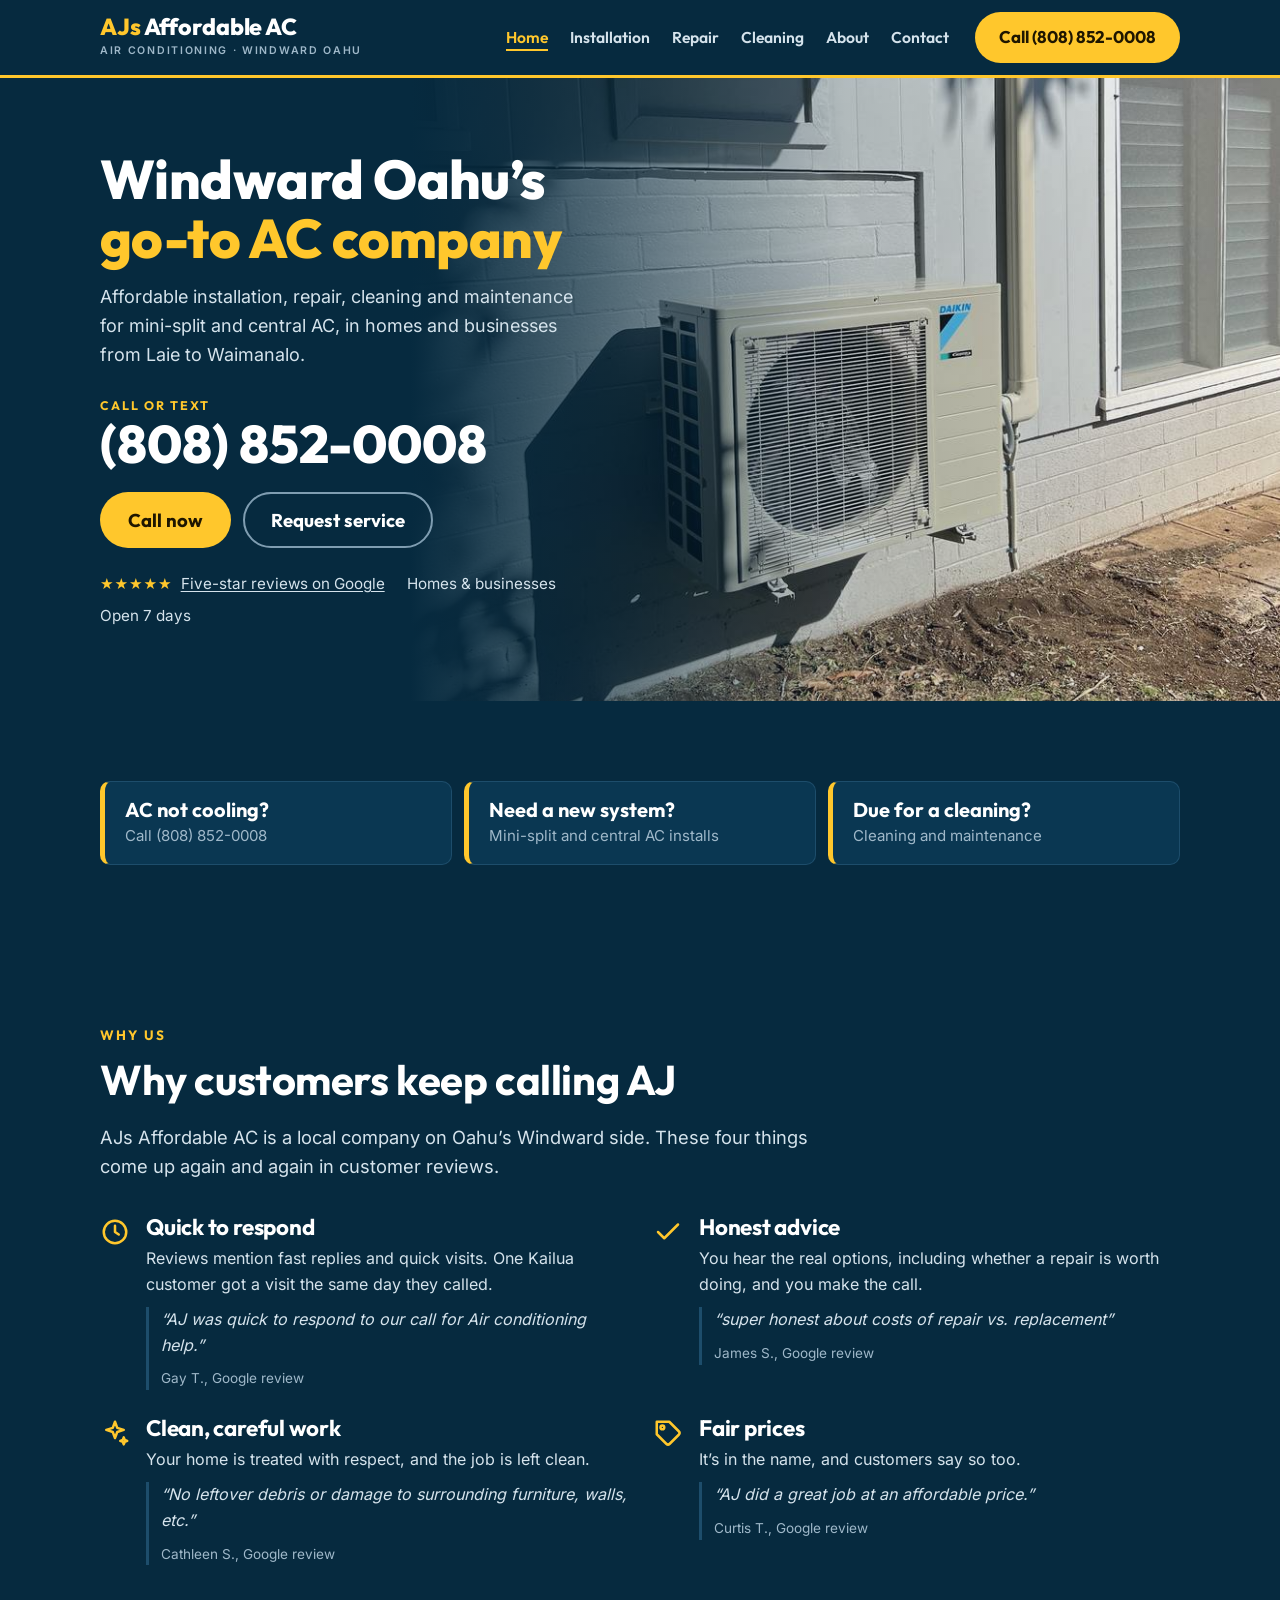
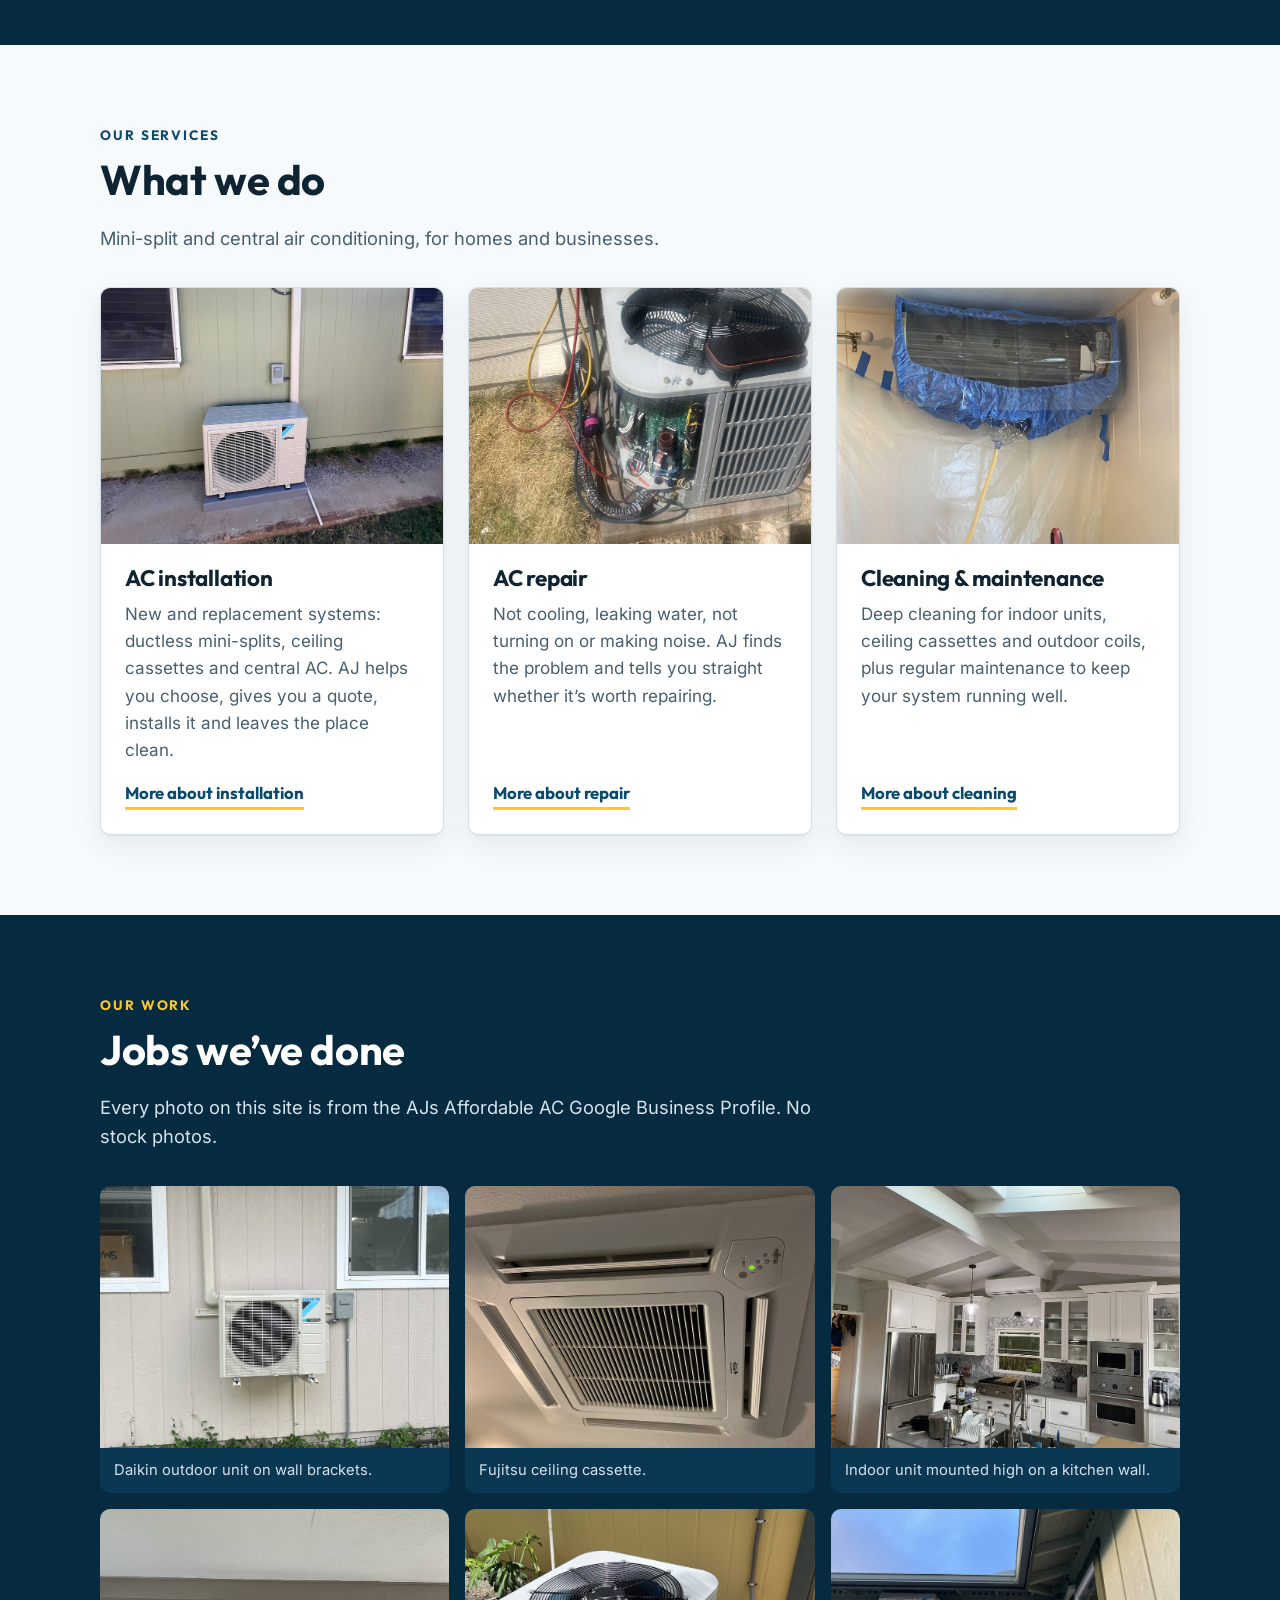
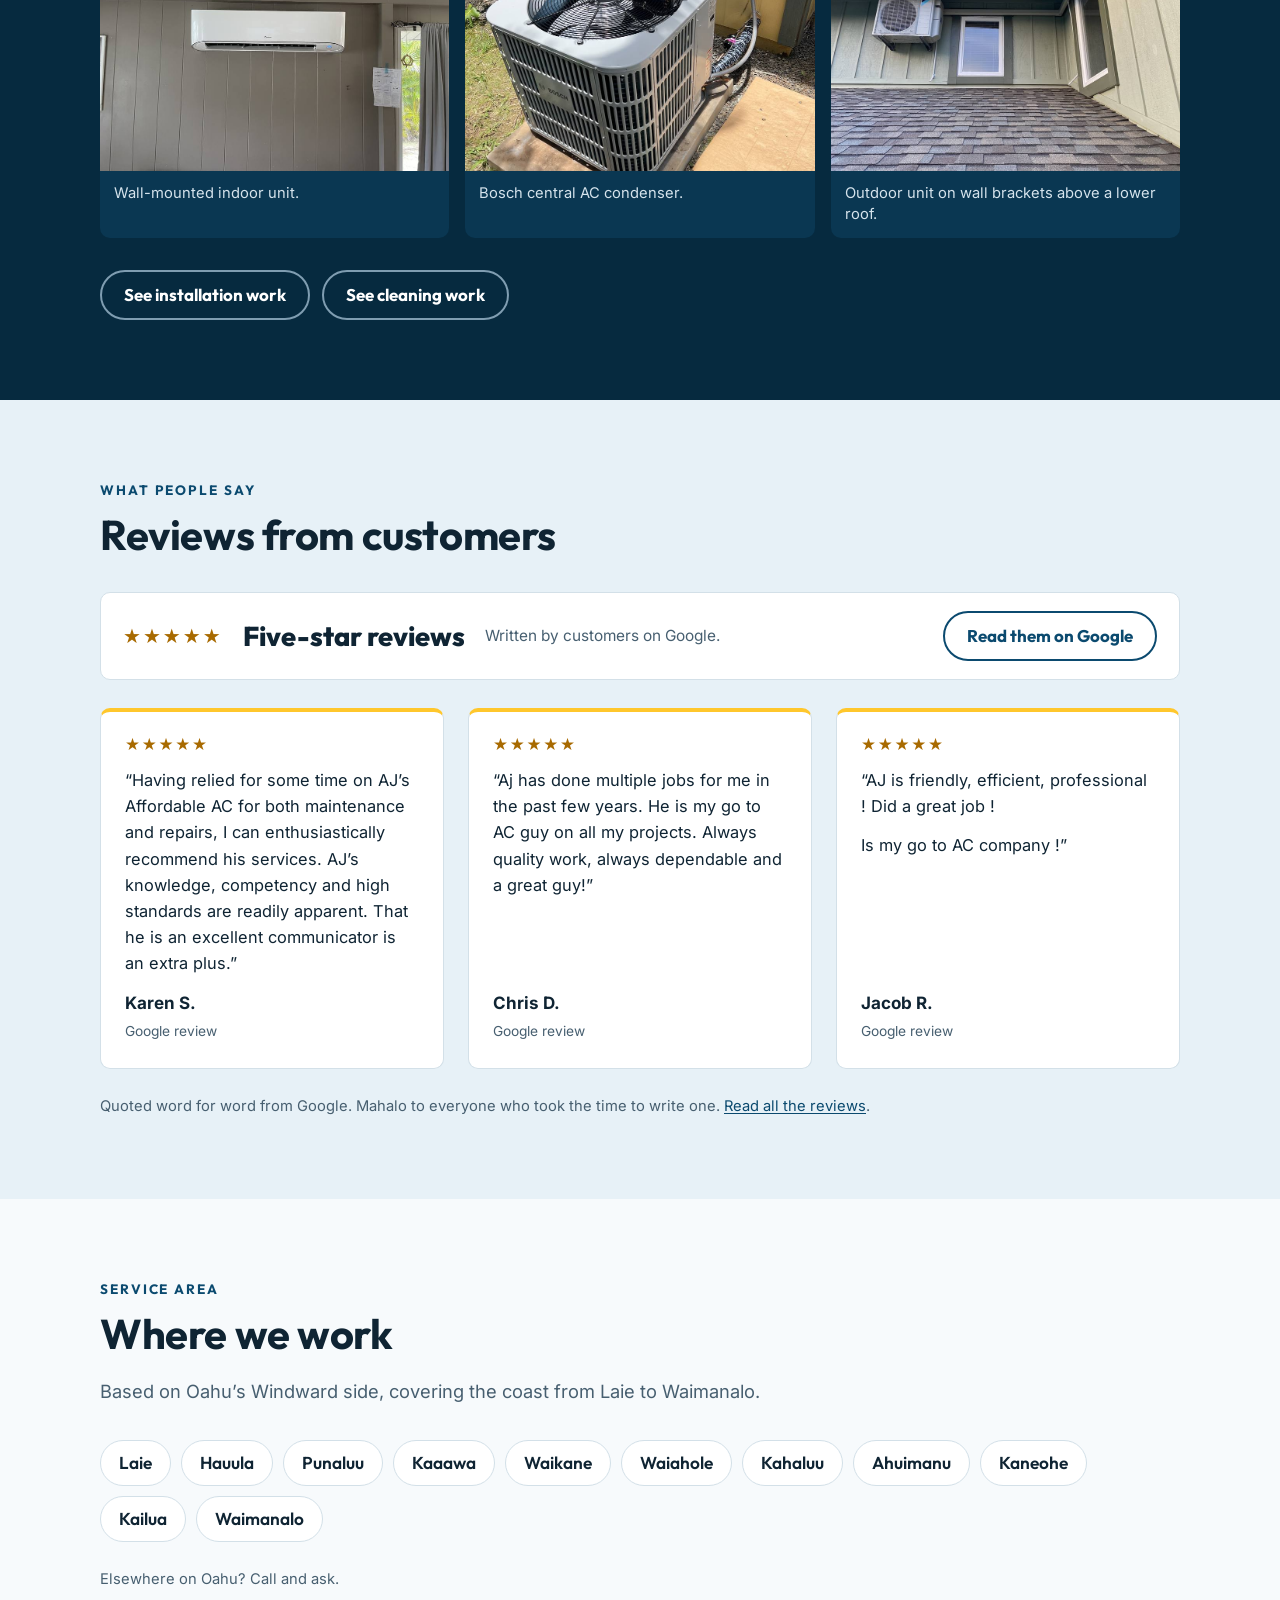
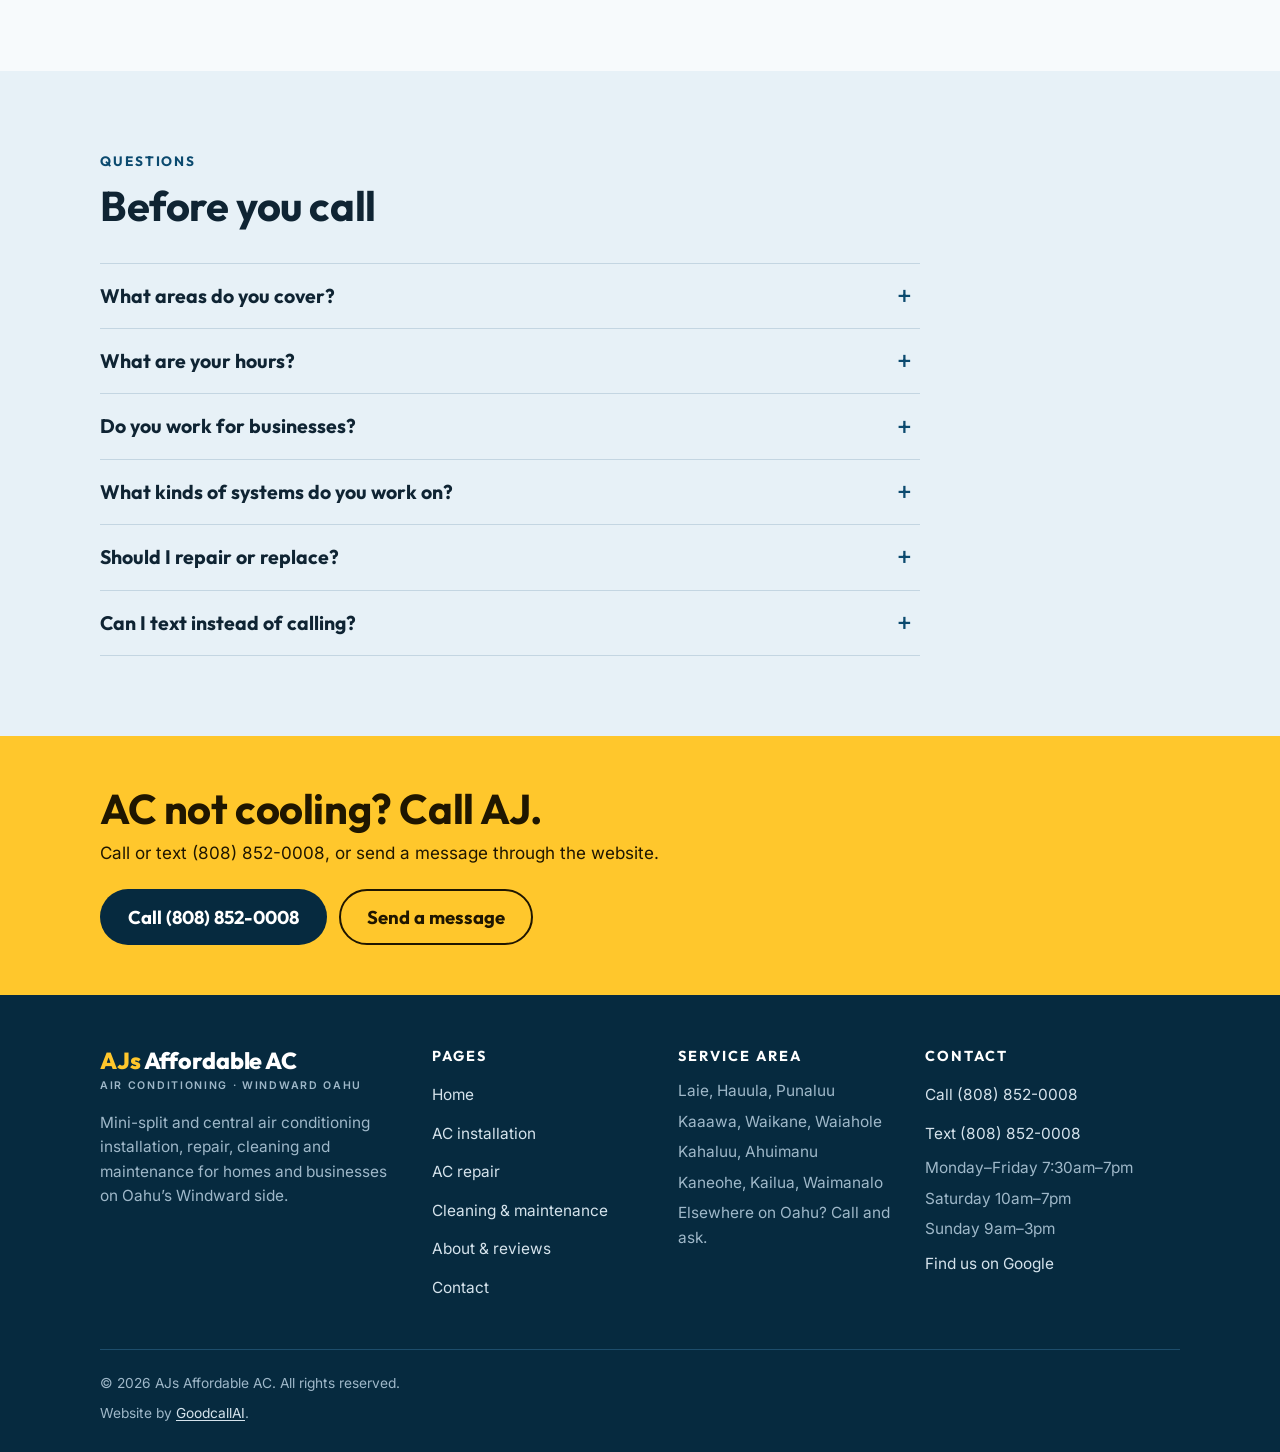
==== commit b3fd885c: "Full-background cover and a stronger headline The cover photo now fills the cover and fades into the" ====
--- a/index.html
+++ b/index.html
@@ -141,14 +141,14 @@
   <section class="cover">
     <div class="cover__media">
       <picture>
-        <source media="(min-width: 56.25em)" srcset="assets/img/cover.jpg" width="1200" height="900">
-        <img src="assets/img/cover-mobile.jpg" alt="A Daikin mini-split outdoor unit on a concrete pad beside a blue-gray house" width="900" height="562" fetchpriority="high">
+        <source media="(min-width: 56.25em)" srcset="assets/img/cover-2.jpg" width="1400" height="1050">
+        <img src="assets/img/cover-2-mobile.jpg" alt="A Daikin mini-split outdoor unit mounted on wall brackets on a gray painted block wall" width="900" height="1200" fetchpriority="high">
       </picture>
     </div>
     <div class="wrap cover__inner">
       <div class="cover__text">
-        <h1>Air conditioning for <span>Windward Oahu</span></h1>
-        <p class="cover__lede">Installation, repair, cleaning and maintenance for mini-split and central AC, in homes and businesses from Laie to Waimanalo.</p>
+        <h1>Windward Oahu&rsquo;s <span>go-to AC company</span></h1>
+        <p class="cover__lede">Affordable installation, repair, cleaning and maintenance for mini-split and central AC, in homes and businesses from Laie to Waimanalo.</p>
 
         <a class="cover__phone" href="tel:+18088520008">
           <span class="label">Call or text</span>
--- a/assets/css/site.css
+++ b/assets/css/site.css
@@ -189,9 +189,13 @@
    Desktop: text on the left, the photo filling the right half, unobscured.
    ========================================================================== */
 .cover { position: relative; background: var(--ink); color: var(--on-dark); overflow: hidden; }
-.cover__media { position: relative; }
-.cover__media img { width: 100%; height: 220px; object-fit: cover; object-position: 50% 60%; }
-.cover__inner { position: relative; z-index: 2; padding-block: 30px 40px; }
+.cover__media { position: absolute; inset: 0; }
+.cover__media img { width: 100%; height: 100%; object-fit: cover; object-position: 50% 65%; }
+.cover__media::after {
+  content: ""; position: absolute; inset: 0;
+  background: linear-gradient(180deg, rgba(6, 42, 63, .70) 0%, rgba(6, 42, 63, .84) 50%, rgba(6, 42, 63, .93) 100%);
+}
+.cover__inner { position: relative; z-index: 2; padding-block: 56px 60px; }
 .cover h1 { color: var(--white); max-width: 15ch; margin-bottom: 14px; font-size: clamp(2.1rem, 5.2vw, 3.4rem); }
 .cover h1 span { color: var(--sun); display: block; }
 .cover__lede { font-size: 1.12rem; color: var(--on-dark); max-width: 48ch; margin-bottom: 22px; }
@@ -499,7 +503,6 @@
   .why { grid-template-columns: repeat(2, 1fr); }
   .three { grid-template-columns: repeat(3, 1fr); }
   .footer__grid { grid-template-columns: repeat(2, 1fr); }
-  .cover__media img { height: 300px; }
   .areas { gap: 10px; }
   .areas li { font-size: 1.08rem; padding: 8px 18px; }
 }
@@ -514,15 +517,17 @@
   .brand__name { font-size: 1.45rem; }
   .brand__sub { font-size: .66rem; letter-spacing: .16em; }
 
-  .cover { min-height: 560px; display: flex; align-items: center; }
-  .cover__media { position: absolute; top: 0; right: 0; bottom: 0; width: 48%; }
-  .cover__media img { height: 100%; object-position: 50% 70%; }
+  /* The photo covers the whole cover except a strip on the left, and fades
+     into the blue there, so it reads as one background while the AC unit
+     (in the middle of every photo AJ has) stays clear of the text. */
+  .cover { min-height: 620px; display: flex; align-items: center; }
+  .cover__media { left: 32%; }
+  .cover__media img { object-position: 50% 70%; }
   .cover__media::after {
-    content: ""; position: absolute; inset: 0;
-    background: linear-gradient(90deg, var(--ink) 0%, rgba(6, 42, 63, .55) 18%, rgba(6, 42, 63, 0) 42%);
+    background: linear-gradient(90deg, var(--ink) 0%, rgba(6, 42, 63, .75) 16%, rgba(6, 42, 63, .2) 50%, rgba(6, 42, 63, 0) 100%);
   }
-  .cover__inner { padding-block: 64px; }
-  .cover__text { max-width: 52%; }
+  .cover__inner { padding-block: 72px; }
+  .cover__text { max-width: 31rem; }
 
   .grid--3 { grid-template-columns: repeat(3, 1fr); }
   .gallery { grid-template-columns: repeat(3, 1fr); }
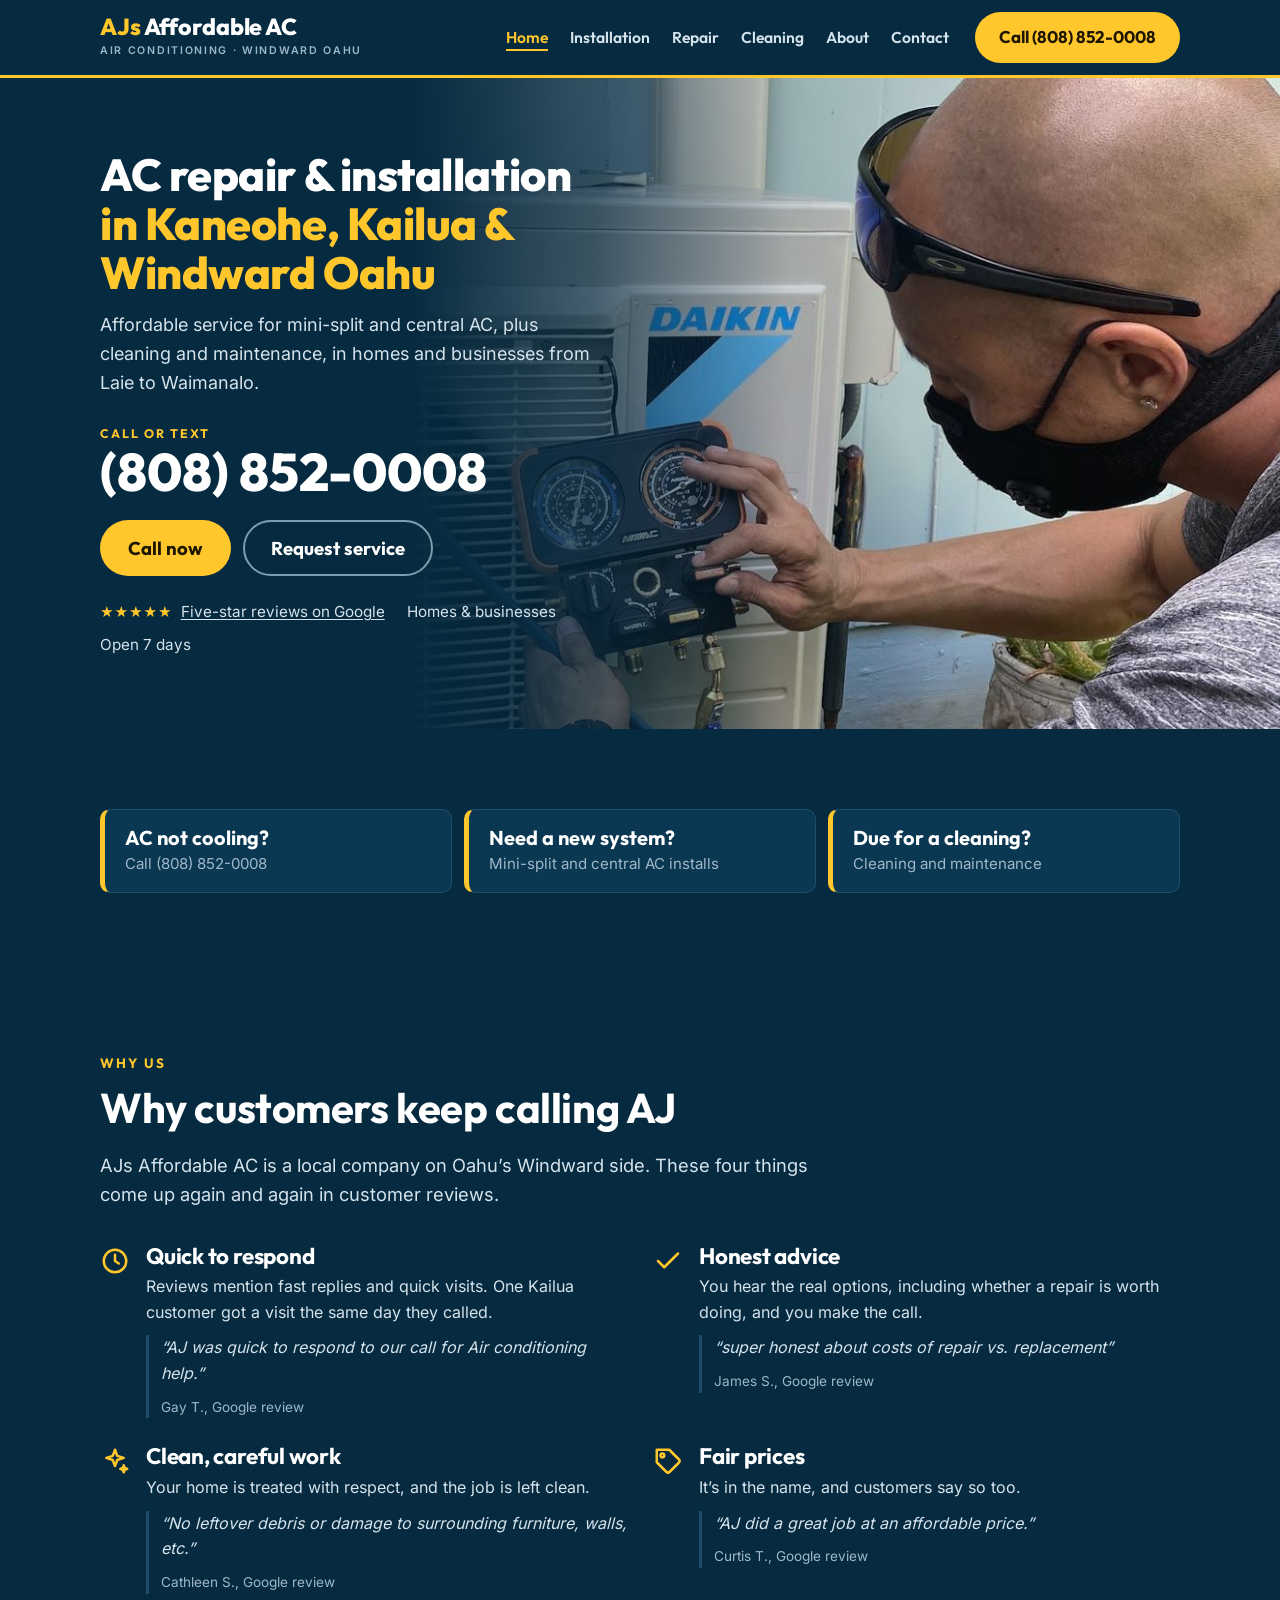
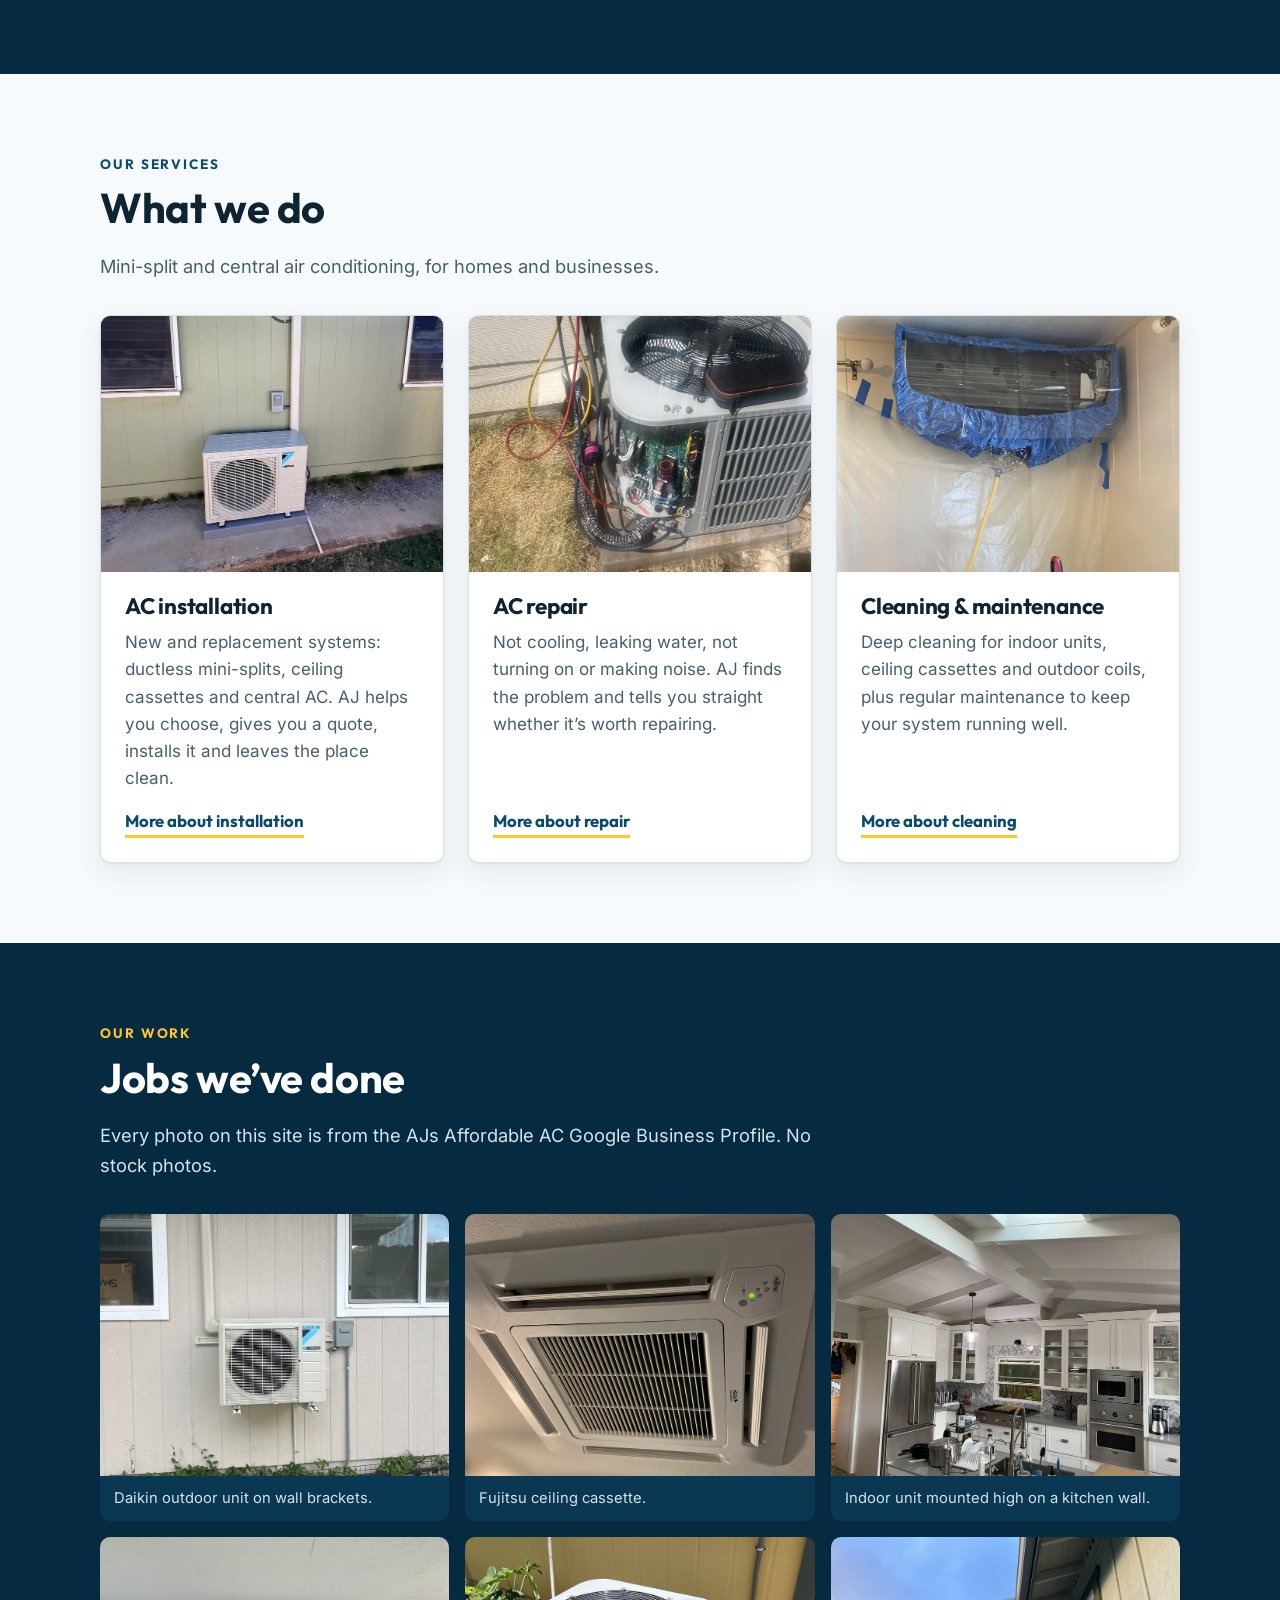
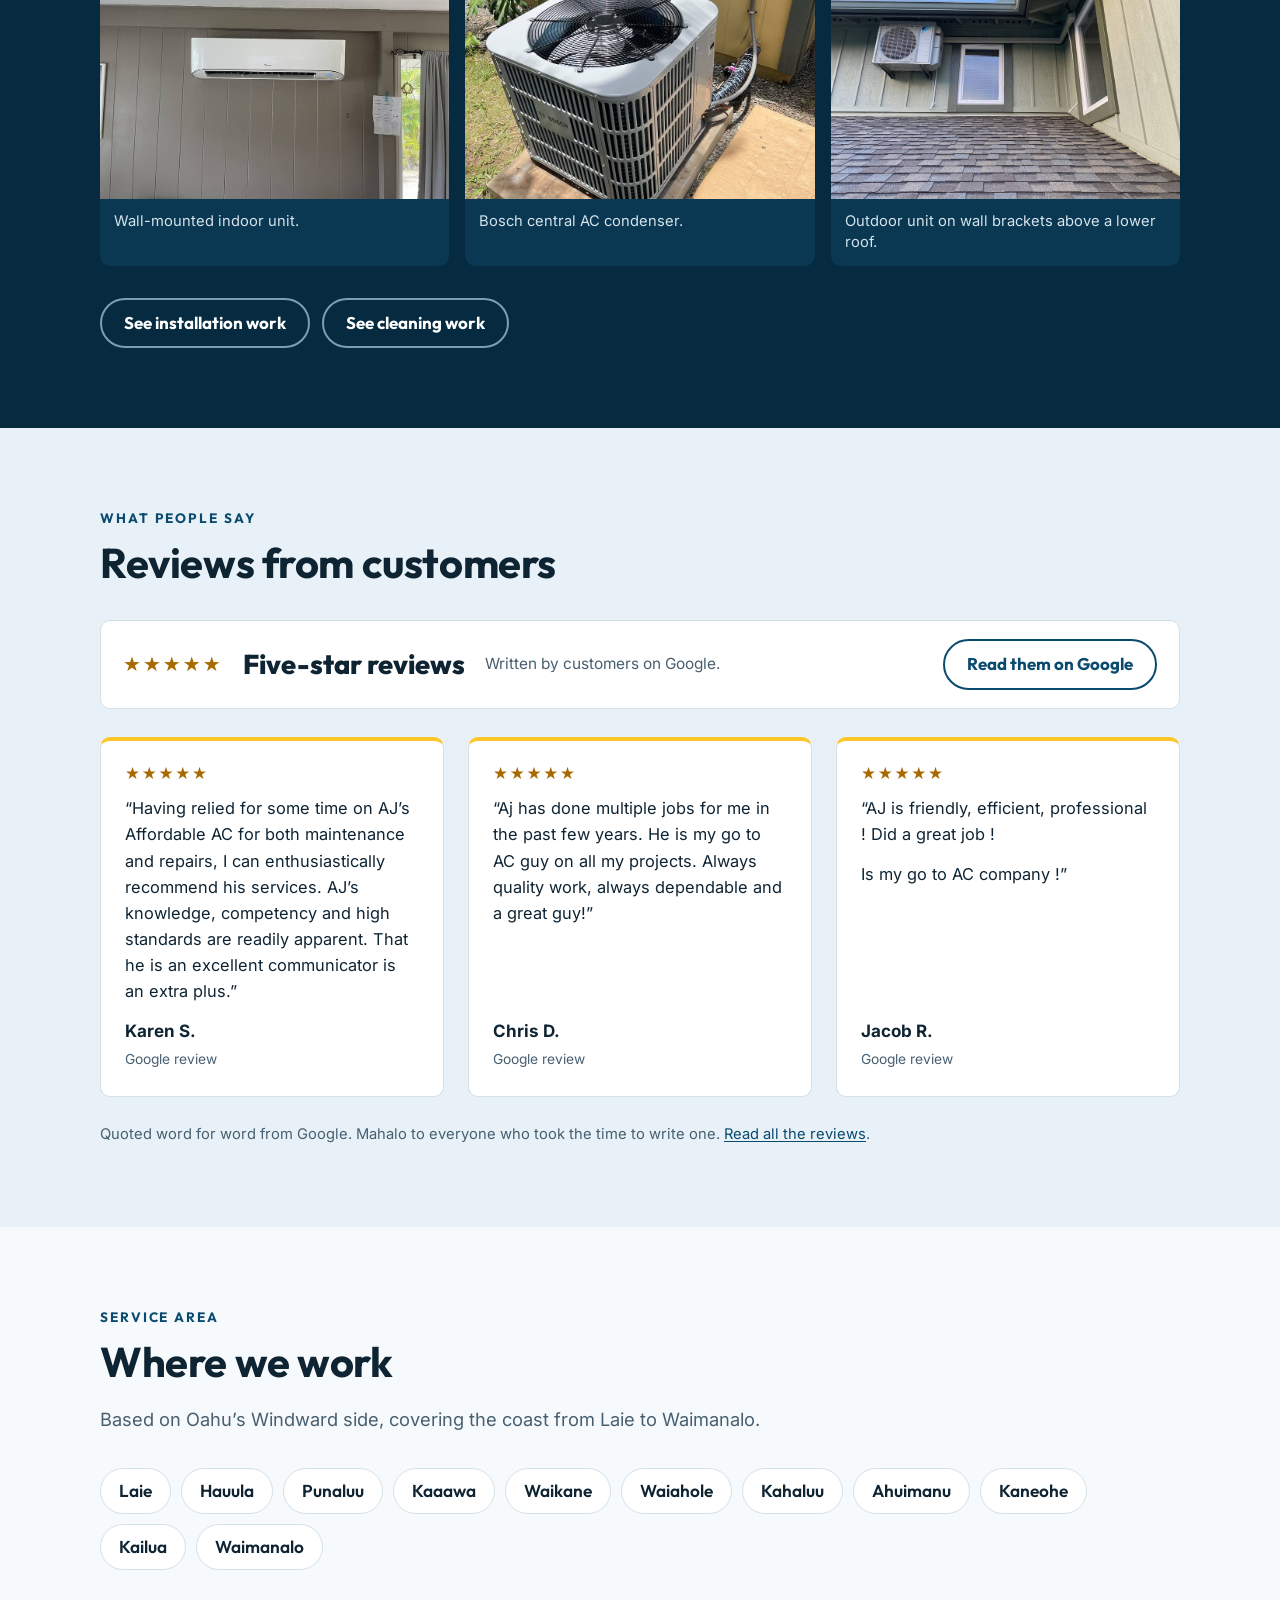
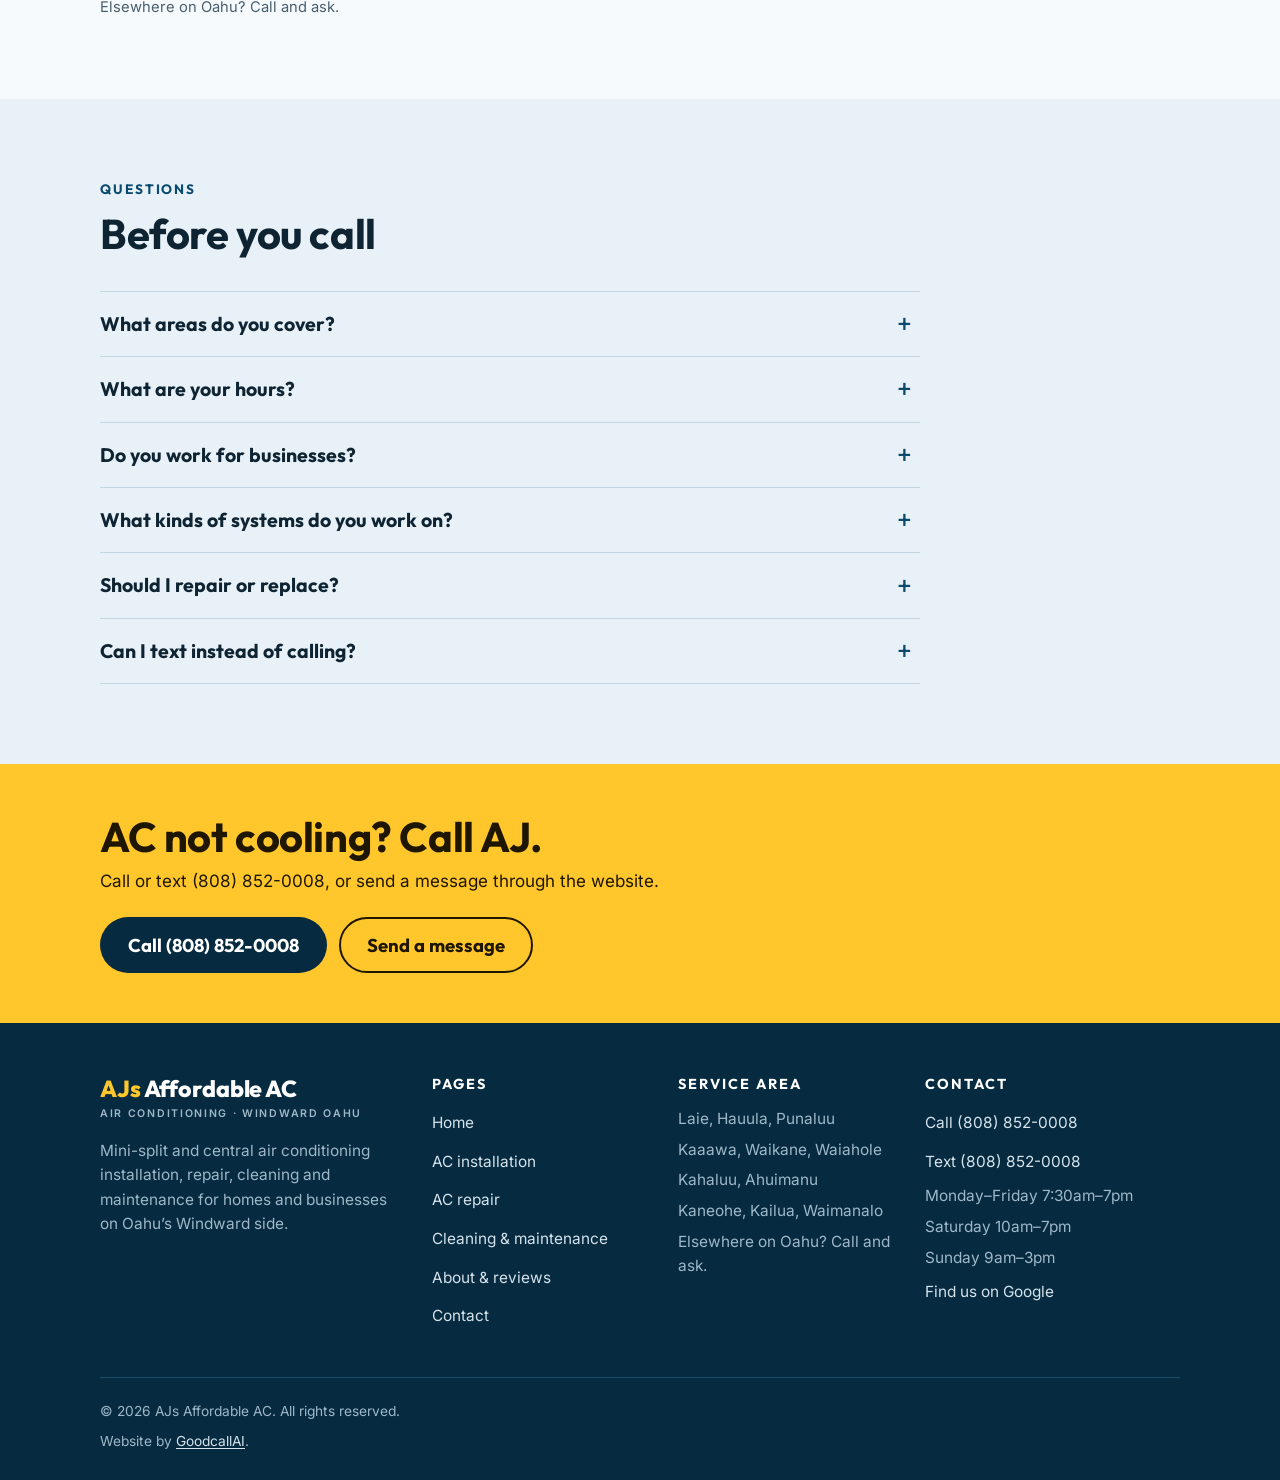
==== commit 1421c548: "Home cover: technician photo and "AC repair & installation" headline - Headline is now "AC repair & " ====
--- a/index.html
+++ b/index.html
@@ -141,14 +141,14 @@
   <section class="cover">
     <div class="cover__media">
       <picture>
-        <source media="(min-width: 56.25em)" srcset="assets/img/cover-2.jpg" width="1400" height="1050">
-        <img src="assets/img/cover-2-mobile.jpg" alt="A Daikin mini-split outdoor unit mounted on wall brackets on a gray painted block wall" width="900" height="1200" fetchpriority="high">
+        <source media="(min-width: 56.25em)" srcset="assets/img/cover-8.jpg" width="1400" height="1050">
+        <img src="assets/img/cover-8-mobile.jpg" alt="A technician in sunglasses and a face mask checking a Daikin outdoor unit with refrigerant gauges" width="900" height="1200" fetchpriority="high">
       </picture>
     </div>
     <div class="wrap cover__inner">
       <div class="cover__text">
-        <h1>Windward Oahu&rsquo;s <span>go-to AC company</span></h1>
-        <p class="cover__lede">Affordable installation, repair, cleaning and maintenance for mini-split and central AC, in homes and businesses from Laie to Waimanalo.</p>
+        <h1>AC repair &amp; installation <span>in Kaneohe, Kailua &amp; Windward Oahu</span></h1>
+        <p class="cover__lede">Affordable service for mini-split and central AC, plus cleaning and maintenance, in homes and businesses from Laie to Waimanalo.</p>
 
         <a class="cover__phone" href="tel:+18088520008">
           <span class="label">Call or text</span>
--- a/assets/css/site.css
+++ b/assets/css/site.css
@@ -196,7 +196,7 @@
   background: linear-gradient(180deg, rgba(6, 42, 63, .70) 0%, rgba(6, 42, 63, .84) 50%, rgba(6, 42, 63, .93) 100%);
 }
 .cover__inner { position: relative; z-index: 2; padding-block: 56px 60px; }
-.cover h1 { color: var(--white); max-width: 15ch; margin-bottom: 14px; font-size: clamp(2.1rem, 5.2vw, 3.4rem); }
+.cover h1 { color: var(--white); max-width: 18ch; margin-bottom: 14px; font-size: clamp(2.1rem, 5.2vw, 3.4rem); }
 .cover h1 span { color: var(--sun); display: block; }
 .cover__lede { font-size: 1.12rem; color: var(--on-dark); max-width: 48ch; margin-bottom: 22px; }
 .cover__phone {
@@ -518,16 +518,26 @@
   .brand__sub { font-size: .66rem; letter-spacing: .16em; }
 
   /* The photo covers the whole cover except a strip on the left, and fades
-     into the blue there, so it reads as one background while the AC unit
-     (in the middle of every photo AJ has) stays clear of the text. */
+     into the blue there, so it reads as one background. The fade is keyed to
+     where the text column ends, not to the photo, so the words sit on dark
+     blue at any window width and any browser text size, while the technician
+     and the gauges on the right stay clear. */
   .cover { min-height: 620px; display: flex; align-items: center; }
   .cover__media { left: 32%; }
-  .cover__media img { object-position: 50% 70%; }
-  .cover__media::after {
-    background: linear-gradient(90deg, var(--ink) 0%, rgba(6, 42, 63, .75) 16%, rgba(6, 42, 63, .2) 50%, rgba(6, 42, 63, 0) 100%);
+  .cover__media img { object-position: 80% 35%; }
+  .cover__media::after { display: none; }
+  .cover::before {
+    --text-end: calc(max(0px, (100% - var(--wrap)) / 2) + 20px + 31rem);
+    content: ""; position: absolute; inset: 0; z-index: 1;
+    background: linear-gradient(90deg, var(--ink) 32%,
+      rgba(6, 42, 63, .72) var(--text-end),
+      rgba(6, 42, 63, .2) calc(var(--text-end) + 15%),
+      rgba(6, 42, 63, 0) calc(var(--text-end) + 40%));
   }
   .cover__inner { padding-block: 72px; }
   .cover__text { max-width: 31rem; }
+  /* small enough that "AC repair & installation" stays on one line in the text column */
+  .cover h1 { font-size: clamp(2.1rem, 4.4vw, 2.8rem); }
 
   .grid--3 { grid-template-columns: repeat(3, 1fr); }
   .gallery { grid-template-columns: repeat(3, 1fr); }
